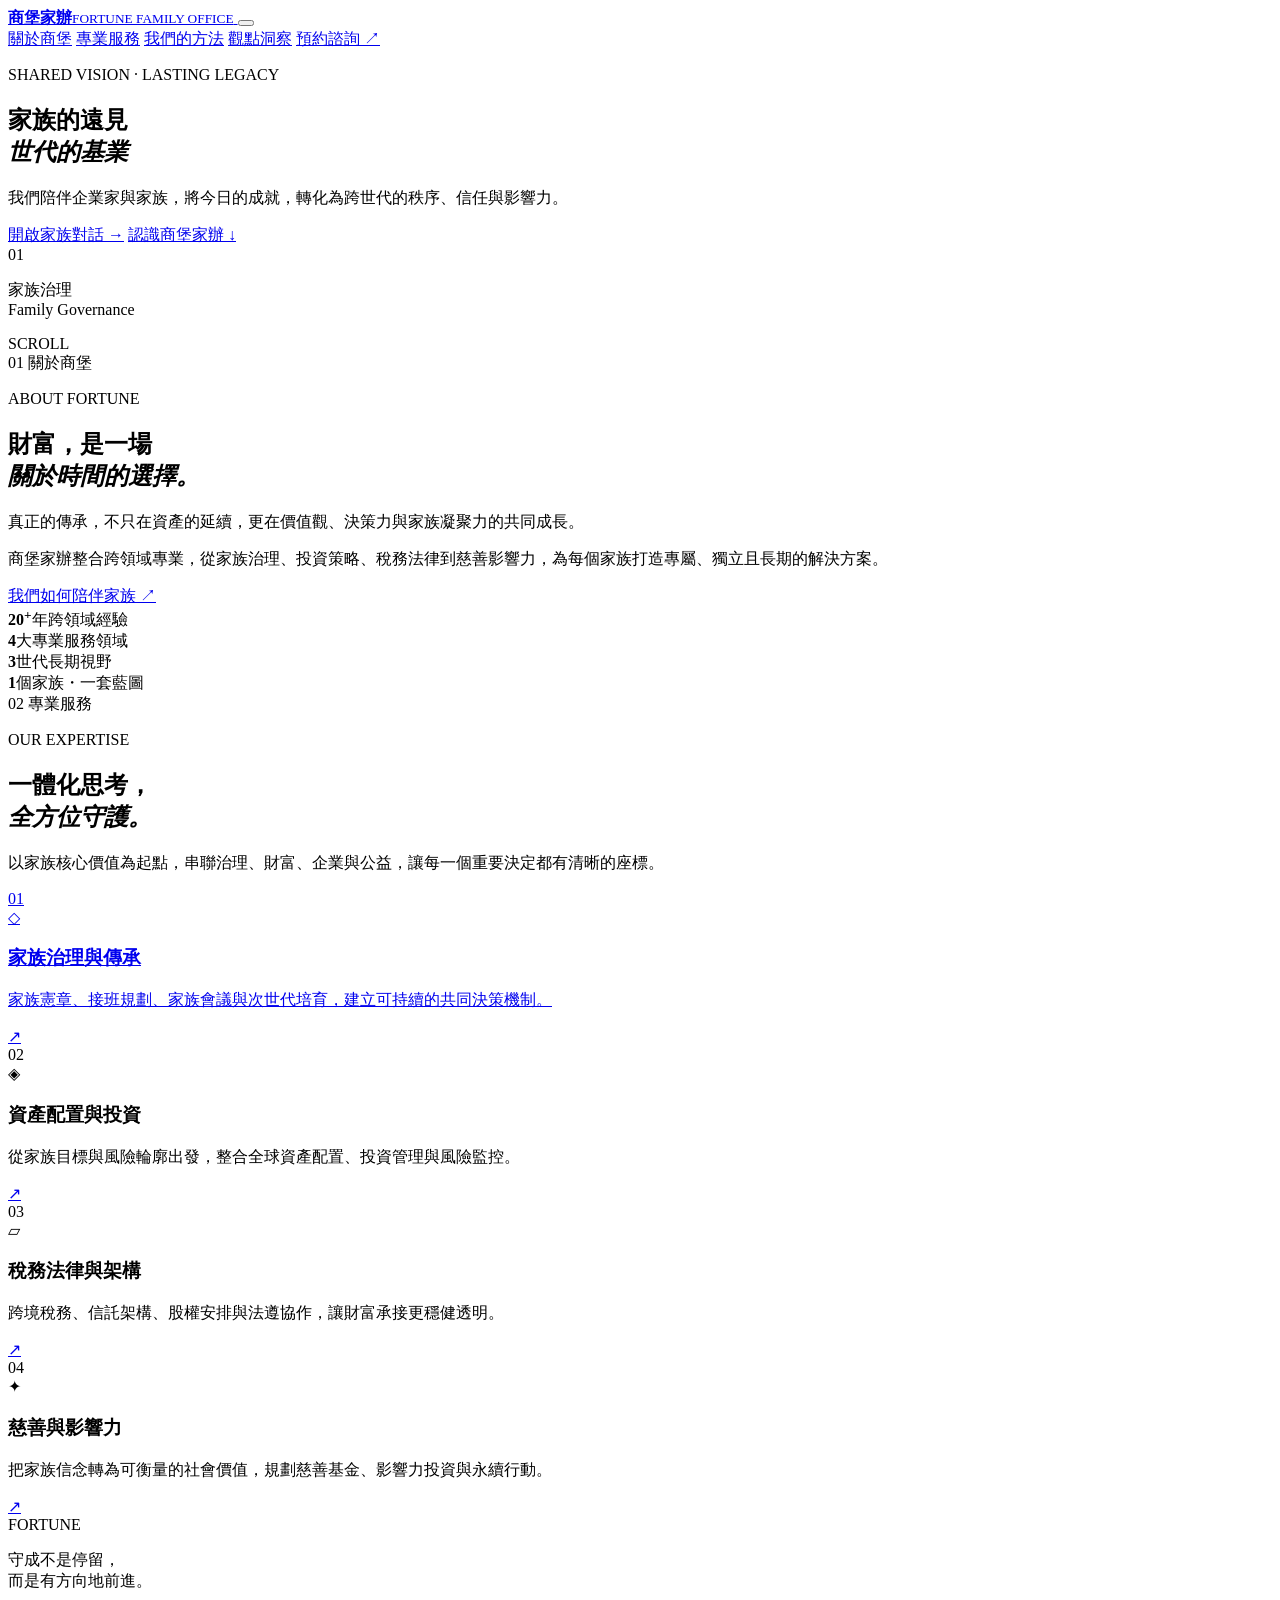
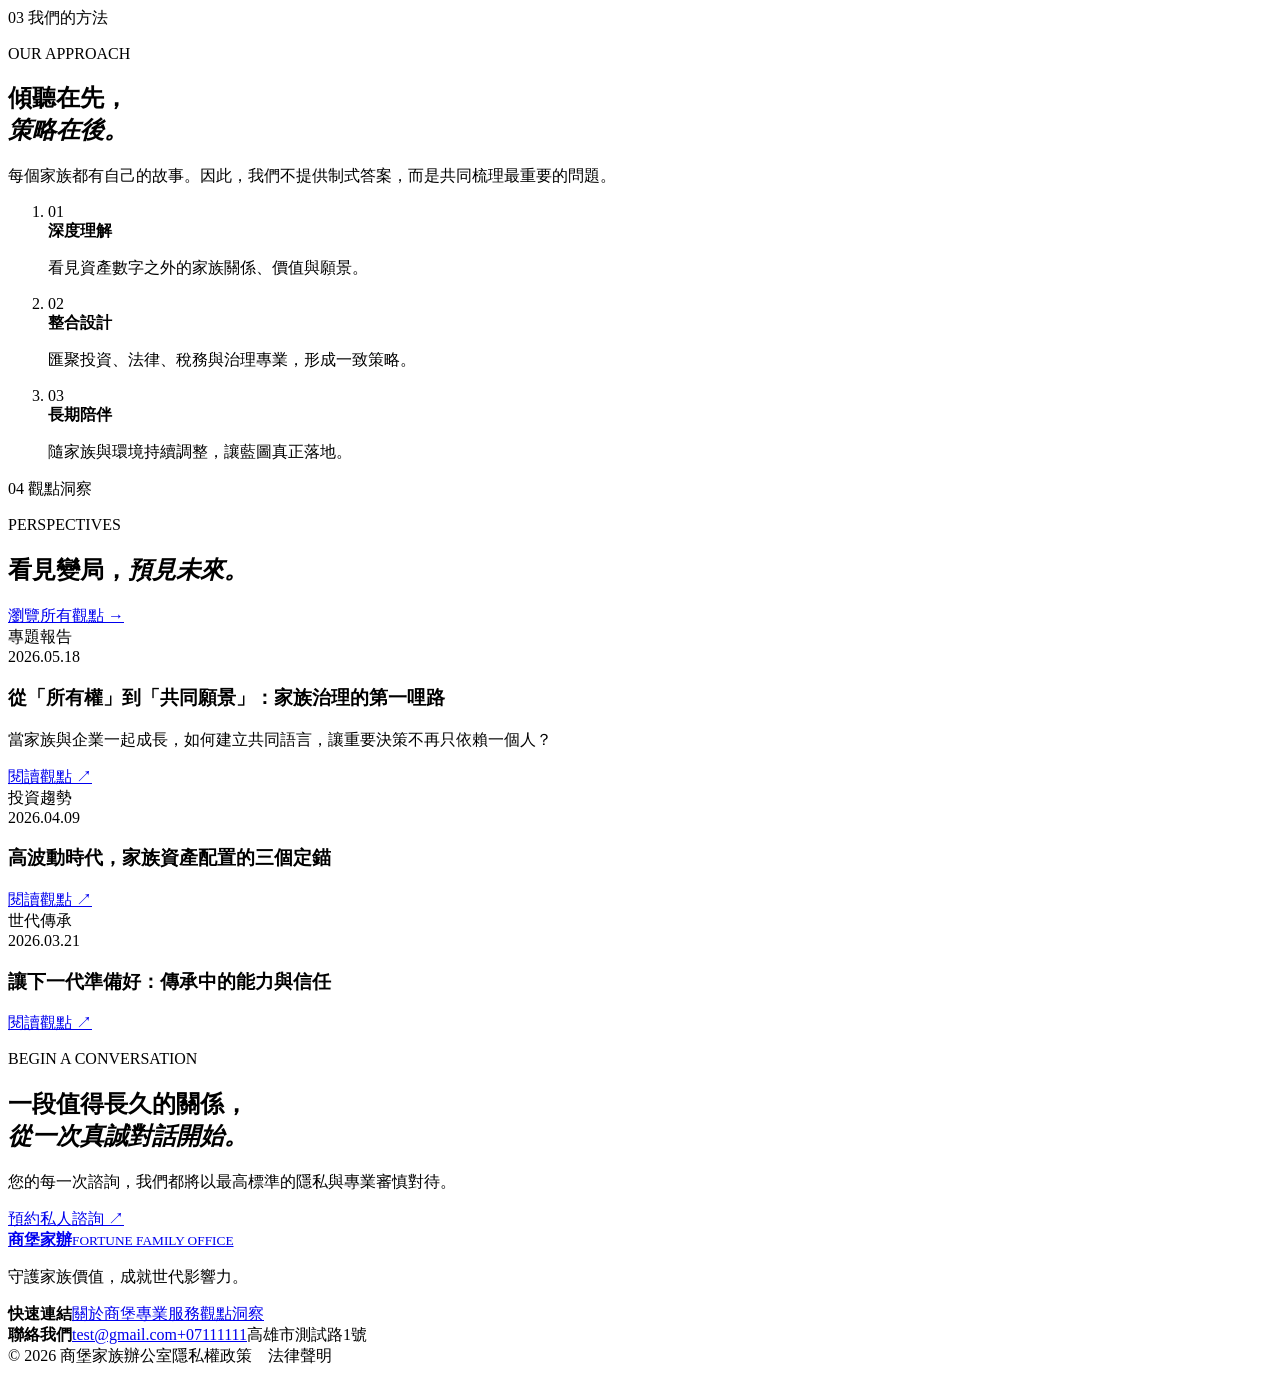
==== index.html @ b56f7e8a "Refresh article styles" ====
<!DOCTYPE html>
<html lang="zh-Hant">
<head>
  <meta charset="UTF-8">
  <meta name="viewport" content="width=device-width, initial-scale=1.0">
  <meta name="description" content="商堡家辦｜以家族治理、財富傳承、資產配置與企業永續，守護跨世代價值。">
  <title>商堡家辦｜家族的遠見，世代的基業</title>
  <link rel="preconnect" href="https://fonts.googleapis.com">
  <link rel="preconnect" href="https://fonts.gstatic.com" crossorigin>
  <link href="https://fonts.googleapis.com/css2?family=Noto+Sans+TC:wght@300;400;500;600;700&family=Noto+Serif+TC:wght@500;600;700&display=swap" rel="stylesheet">
  <link rel="stylesheet" href="styles.css?v=20260623-2">
</head>
<body>
  <header class="site-header" id="top">
    <a class="brand" href="#top" aria-label="商堡家辦首頁">
      <span class="brand-mark" aria-hidden="true"><i></i><i></i><i></i></span>
      <span><strong>商堡家辦</strong><small>FORTUNE FAMILY OFFICE</small></span>
    </a>
    <button class="menu-toggle" aria-label="開啟選單" aria-expanded="false"><span></span><span></span></button>
    <nav class="main-nav" aria-label="主要導覽">
      <a href="#about">關於商堡</a>
      <a href="#services">專業服務</a>
      <a href="#method">我們的方法</a>
      <a href="#insights">觀點洞察</a>
      <a class="nav-cta" href="#contact">預約諮詢 <span>↗</span></a>
    </nav>
  </header>

  <main>
    <section class="hero">
      <div class="hero-visual" aria-hidden="true"></div>
      <div class="hero-overlay"></div>
      <div class="hero-content reveal">
        <p class="eyebrow light">SHARED VISION · LASTING LEGACY</p>
        <h1>家族的遠見<br><em>世代的基業</em></h1>
        <p class="hero-copy">我們陪伴企業家與家族，將今日的成就，轉化為跨世代的秩序、信任與影響力。</p>
        <div class="hero-actions">
          <a class="btn btn-gold" href="#contact">開啟家族對話 <span>→</span></a>
          <a class="text-link" href="#about">認識商堡家辦 <span>↓</span></a>
        </div>
      </div>
      <div class="hero-note"><span>01</span><p>家族治理<br>Family Governance</p></div>
      <div class="scroll-hint">SCROLL <i></i></div>
    </section>

    <section class="intro section" id="about">
      <div class="section-label reveal"><span>01</span> 關於商堡</div>
      <div class="intro-grid">
        <div class="reveal">
          <p class="eyebrow">ABOUT FORTUNE</p>
          <h2>財富，是一場<br><em>關於時間的選擇。</em></h2>
        </div>
        <div class="intro-copy reveal">
          <p class="lead">真正的傳承，不只在資產的延續，更在價值觀、決策力與家族凝聚力的共同成長。</p>
          <p>商堡家辦整合跨領域專業，從家族治理、投資策略、稅務法律到慈善影響力，為每個家族打造專屬、獨立且長期的解決方案。</p>
          <a class="arrow-link" href="#method">我們如何陪伴家族 <span>↗</span></a>
        </div>
      </div>
      <div class="stats reveal">
        <div><strong>20<sup>+</sup></strong><span>年跨領域經驗</span></div>
        <div><strong>4</strong><span>大專業服務領域</span></div>
        <div><strong>3</strong><span>世代長期視野</span></div>
        <div><strong>1</strong><span>個家族・一套藍圖</span></div>
      </div>
    </section>

    <section class="services section" id="services">
      <div class="section-label light reveal"><span>02</span> 專業服務</div>
      <div class="services-head reveal">
        <div><p class="eyebrow light">OUR EXPERTISE</p><h2>一體化思考，<br><em>全方位守護。</em></h2></div>
        <p>以家族核心價值為起點，串聯治理、財富、企業與公益，讓每一個重要決定都有清晰的座標。</p>
      </div>
      <div class="service-list">
        <a class="service-card service-card-link reveal" href="family-governance.html" aria-label="閱讀家族治理與傳承專題"><span class="num">01</span><div class="icon">◇</div><h3>家族治理與傳承</h3><p>家族憲章、接班規劃、家族會議與次世代培育，建立可持續的共同決策機制。</p><span class="card-arrow" aria-hidden="true">↗</span></a>
        <article class="service-card reveal"><span class="num">02</span><div class="icon">◈</div><h3>資產配置與投資</h3><p>從家族目標與風險輪廓出發，整合全球資產配置、投資管理與風險監控。</p><a href="#contact" aria-label="了解資產配置與投資">↗</a></article>
        <article class="service-card reveal"><span class="num">03</span><div class="icon">▱</div><h3>稅務法律與架構</h3><p>跨境稅務、信託架構、股權安排與法遵協作，讓財富承接更穩健透明。</p><a href="#contact" aria-label="了解稅務法律與架構">↗</a></article>
        <article class="service-card reveal"><span class="num">04</span><div class="icon">✦</div><h3>慈善與影響力</h3><p>把家族信念轉為可衡量的社會價值，規劃慈善基金、影響力投資與永續行動。</p><a href="#contact" aria-label="了解慈善與影響力">↗</a></article>
      </div>
    </section>

    <section class="method section" id="method">
      <div class="method-image reveal"><div class="image-caption"><span>FORTUNE</span><p>守成不是停留，<br>而是有方向地前進。</p></div></div>
      <div class="method-content reveal">
        <div class="section-label"><span>03</span> 我們的方法</div>
        <p class="eyebrow">OUR APPROACH</p>
        <h2>傾聽在先，<br><em>策略在後。</em></h2>
        <p class="lead">每個家族都有自己的故事。因此，我們不提供制式答案，而是共同梳理最重要的問題。</p>
        <ol>
          <li><span>01</span><div><strong>深度理解</strong><p>看見資產數字之外的家族關係、價值與願景。</p></div></li>
          <li><span>02</span><div><strong>整合設計</strong><p>匯聚投資、法律、稅務與治理專業，形成一致策略。</p></div></li>
          <li><span>03</span><div><strong>長期陪伴</strong><p>隨家族與環境持續調整，讓藍圖真正落地。</p></div></li>
        </ol>
      </div>
    </section>

    <section class="insights section" id="insights">
      <div class="section-label reveal"><span>04</span> 觀點洞察</div>
      <div class="insights-head reveal"><div><p class="eyebrow">PERSPECTIVES</p><h2>看見變局，<em>預見未來。</em></h2></div><a class="arrow-link" href="#insights">瀏覽所有觀點 <span>→</span></a></div>
      <div class="article-grid">
        <article class="feature-article reveal"><div class="article-image image-one"><span>專題報告</span></div><div><time>2026.05.18</time><h3>從「所有權」到「共同願景」：家族治理的第一哩路</h3><p>當家族與企業一起成長，如何建立共同語言，讓重要決策不再只依賴一個人？</p><a href="#contact">閱讀觀點 ↗</a></div></article>
        <article class="article reveal"><div class="article-image image-two"><span>投資趨勢</span></div><time>2026.04.09</time><h3>高波動時代，家族資產配置的三個定錨</h3><a href="#contact">閱讀觀點 ↗</a></article>
        <article class="article reveal"><div class="article-image image-three"><span>世代傳承</span></div><time>2026.03.21</time><h3>讓下一代準備好：傳承中的能力與信任</h3><a href="#contact">閱讀觀點 ↗</a></article>
      </div>
    </section>

    <section class="contact" id="contact">
      <div class="contact-inner reveal">
        <p class="eyebrow light">BEGIN A CONVERSATION</p>
        <h2>一段值得長久的關係，<br><em>從一次真誠對話開始。</em></h2>
        <p>您的每一次諮詢，我們都將以最高標準的隱私與專業審慎對待。</p>
        <a class="btn btn-gold" href="https://mail.google.com/mail/?view=cm&amp;fs=1&amp;to=tylin%40nkust.edu.tw" target="_blank" rel="noopener noreferrer">預約私人諮詢 <span>↗</span></a>
      </div>
    </section>
  </main>

  <footer>
    <div class="footer-brand"><a class="brand" href="#top"><span class="brand-mark"><i></i><i></i><i></i></span><span><strong>商堡家辦</strong><small>FORTUNE FAMILY OFFICE</small></span></a><p>守護家族價值，成就世代影響力。</p></div>
    <div><strong>快速連結</strong><a href="#about">關於商堡</a><a href="#services">專業服務</a><a href="#insights">觀點洞察</a></div>
    <div><strong>聯絡我們</strong><a href="mailto:test@gmail.com">test@gmail.com</a><a href="tel:+07111111">+07111111</a><span>高雄市測試路1號</span></div>
    <div class="footer-bottom"><span>© 2026 商堡家族辦公室</span><span>隱私權政策　法律聲明</span></div>
  </footer>
  <script src="script.js"></script>
</body>
</html>
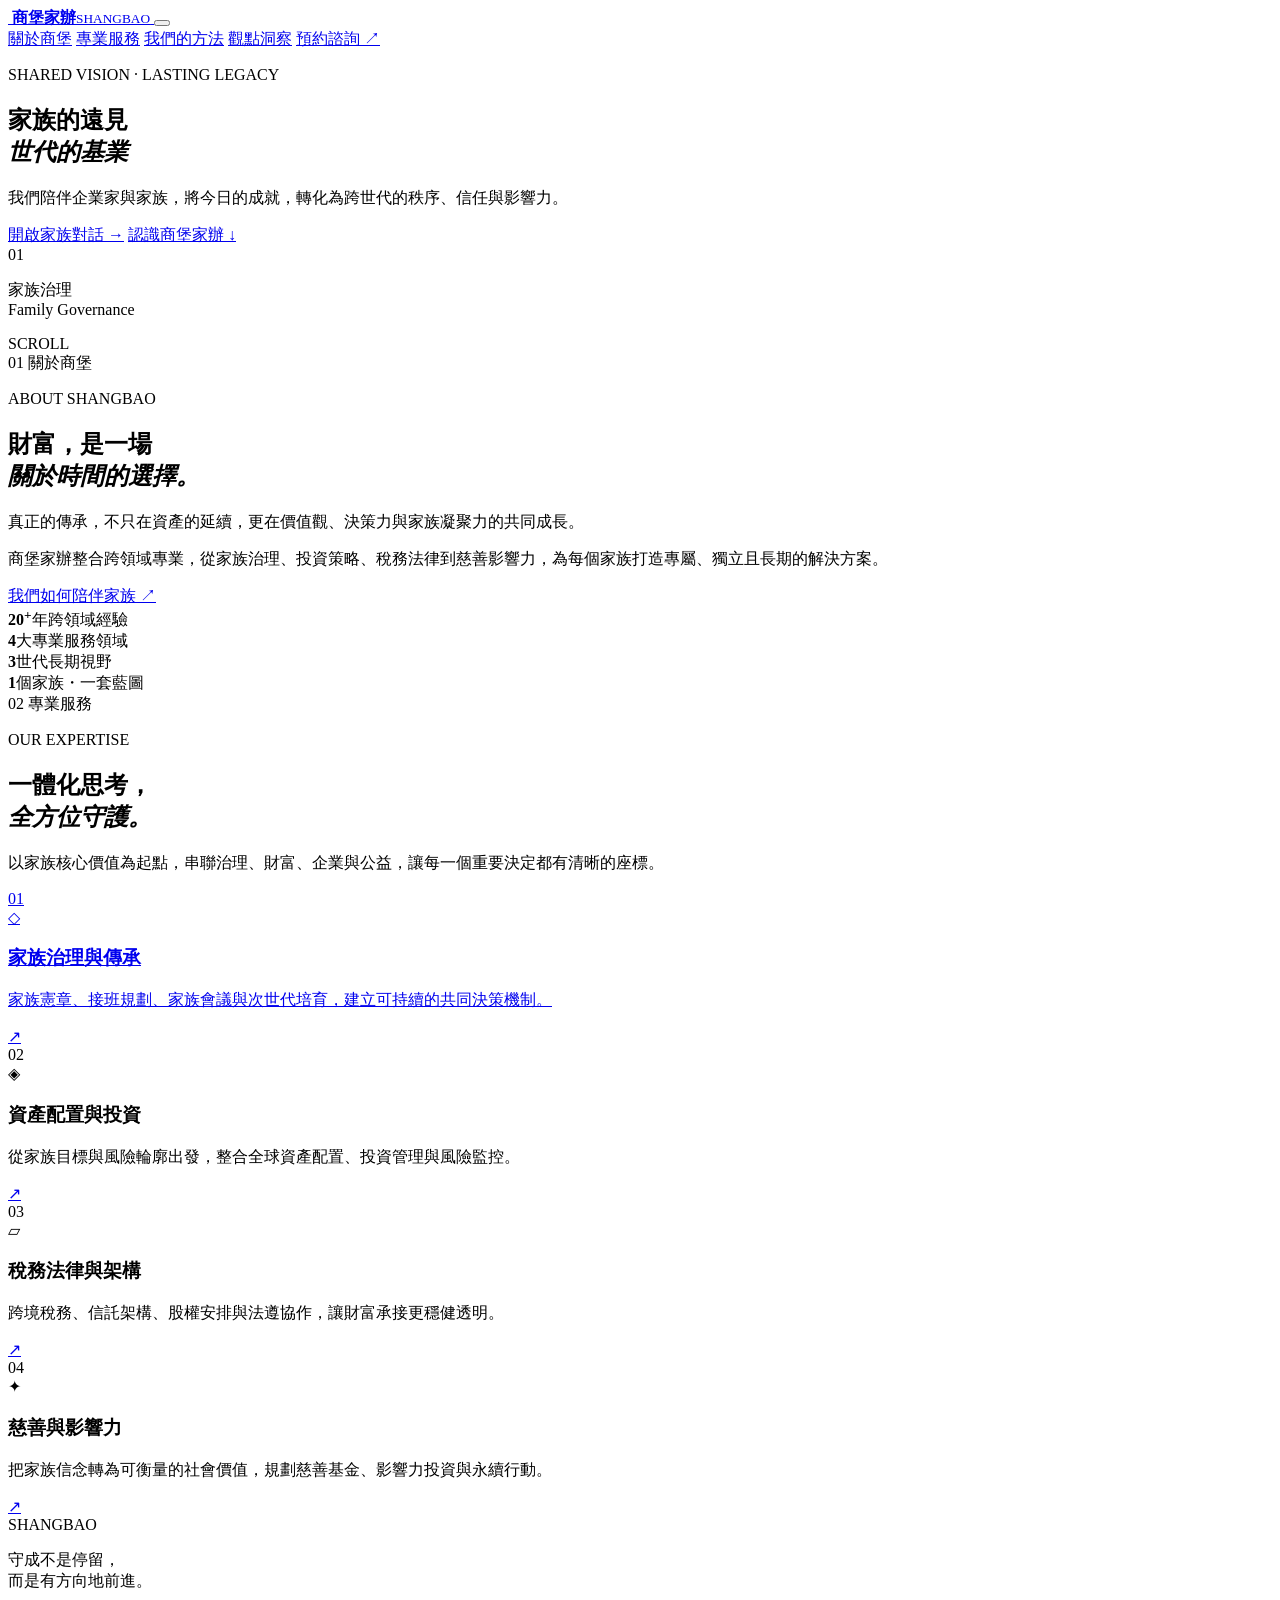
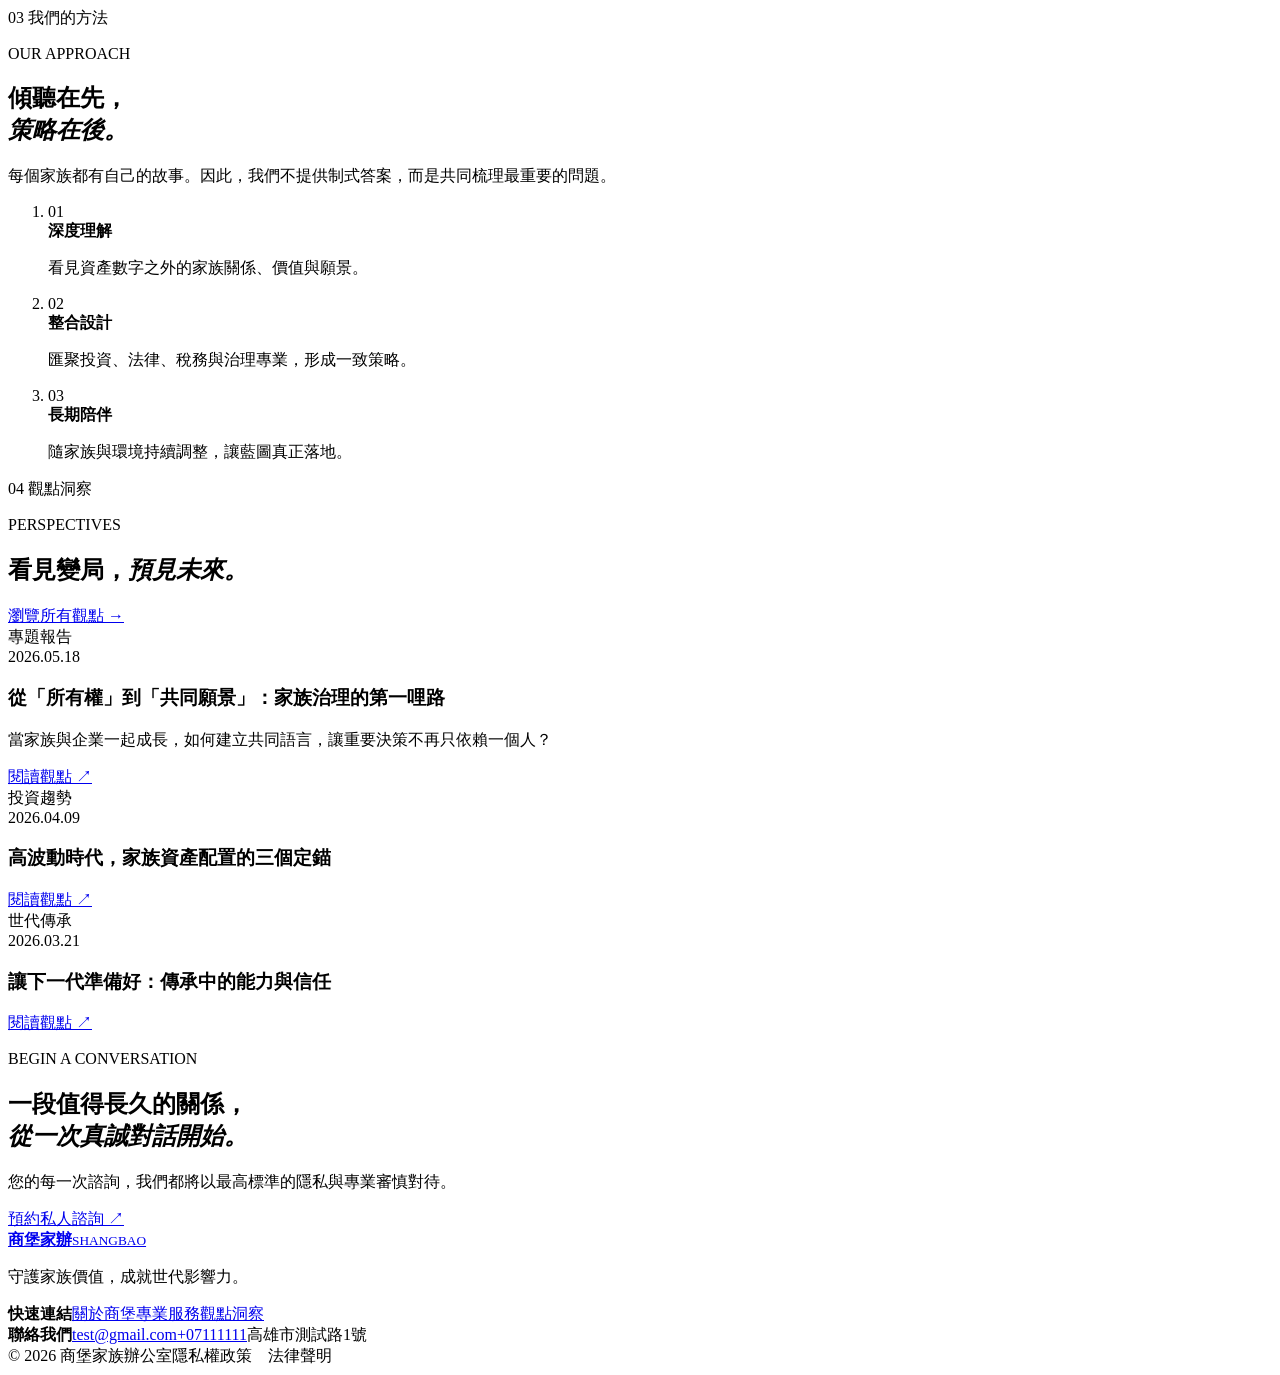
==== commit 5fce8d21: "Update index.html" ====
--- a/index.html
+++ b/index.html
@@ -8,13 +8,13 @@
   <link rel="preconnect" href="https://fonts.googleapis.com">
   <link rel="preconnect" href="https://fonts.gstatic.com" crossorigin>
   <link href="https://fonts.googleapis.com/css2?family=Noto+Sans+TC:wght@300;400;500;600;700&family=Noto+Serif+TC:wght@500;600;700&display=swap" rel="stylesheet">
-  <link rel="stylesheet" href="styles.css?v=20260623-2">
+  <link rel="stylesheet" href="styles.css?v=20260625-1">
 </head>
 <body>
   <header class="site-header" id="top">
     <a class="brand" href="#top" aria-label="商堡家辦首頁">
-      <span class="brand-mark" aria-hidden="true"><i></i><i></i><i></i></span>
-      <span><strong>商堡家辦</strong><small>FORTUNE FAMILY OFFICE</small></span>
+      <span class="brand-mark" aria-hidden="true"><img class="brand-logo" src="商堡_LOGO-06.jpg" alt=""></span>
+      <span><strong>商堡家辦</strong><small>SHANGBAO</small></span>
     </a>
     <button class="menu-toggle" aria-label="開啟選單" aria-expanded="false"><span></span><span></span></button>
     <nav class="main-nav" aria-label="主要導覽">
@@ -47,7 +47,7 @@
       <div class="section-label reveal"><span>01</span> 關於商堡</div>
       <div class="intro-grid">
         <div class="reveal">
-          <p class="eyebrow">ABOUT FORTUNE</p>
+          <p class="eyebrow">ABOUT SHANGBAO</p>
           <h2>財富，是一場<br><em>關於時間的選擇。</em></h2>
         </div>
         <div class="intro-copy reveal">
@@ -79,7 +79,7 @@
     </section>
 
     <section class="method section" id="method">
-      <div class="method-image reveal"><div class="image-caption"><span>FORTUNE</span><p>守成不是停留，<br>而是有方向地前進。</p></div></div>
+      <div class="method-image reveal"><div class="image-caption"><span>SHANGBAO</span><p>守成不是停留，<br>而是有方向地前進。</p></div></div>
       <div class="method-content reveal">
         <div class="section-label"><span>03</span> 我們的方法</div>
         <p class="eyebrow">OUR APPROACH</p>
@@ -114,7 +114,7 @@
   </main>
 
   <footer>
-    <div class="footer-brand"><a class="brand" href="#top"><span class="brand-mark"><i></i><i></i><i></i></span><span><strong>商堡家辦</strong><small>FORTUNE FAMILY OFFICE</small></span></a><p>守護家族價值，成就世代影響力。</p></div>
+    <div class="footer-brand"><a class="brand" href="#top"><span class="brand-mark"><img class="brand-logo" src="商堡_LOGO-06.jpg" alt=""></span><span><strong>商堡家辦</strong><small>SHANGBAO</small></span></a><p>守護家族價值，成就世代影響力。</p></div>
     <div><strong>快速連結</strong><a href="#about">關於商堡</a><a href="#services">專業服務</a><a href="#insights">觀點洞察</a></div>
     <div><strong>聯絡我們</strong><a href="mailto:test@gmail.com">test@gmail.com</a><a href="tel:+07111111">+07111111</a><span>高雄市測試路1號</span></div>
     <div class="footer-bottom"><span>© 2026 商堡家族辦公室</span><span>隱私權政策　法律聲明</span></div>
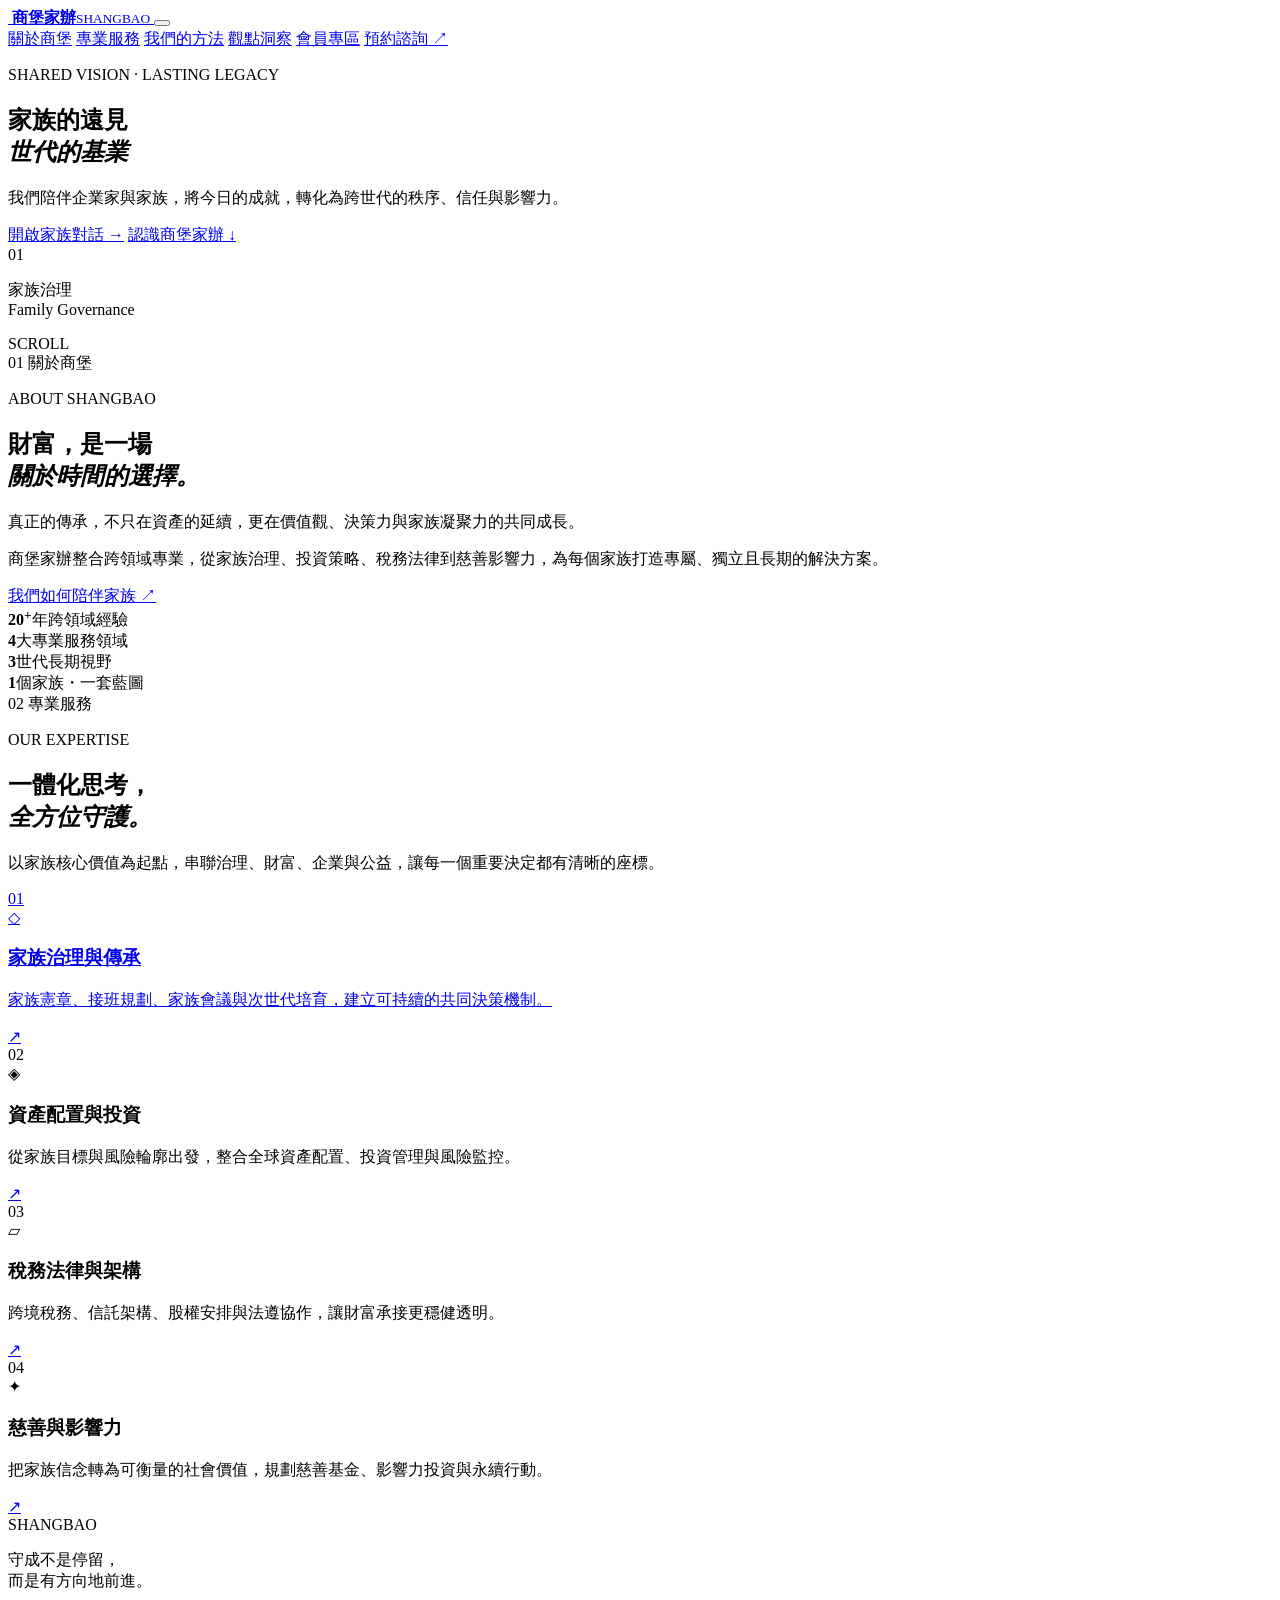
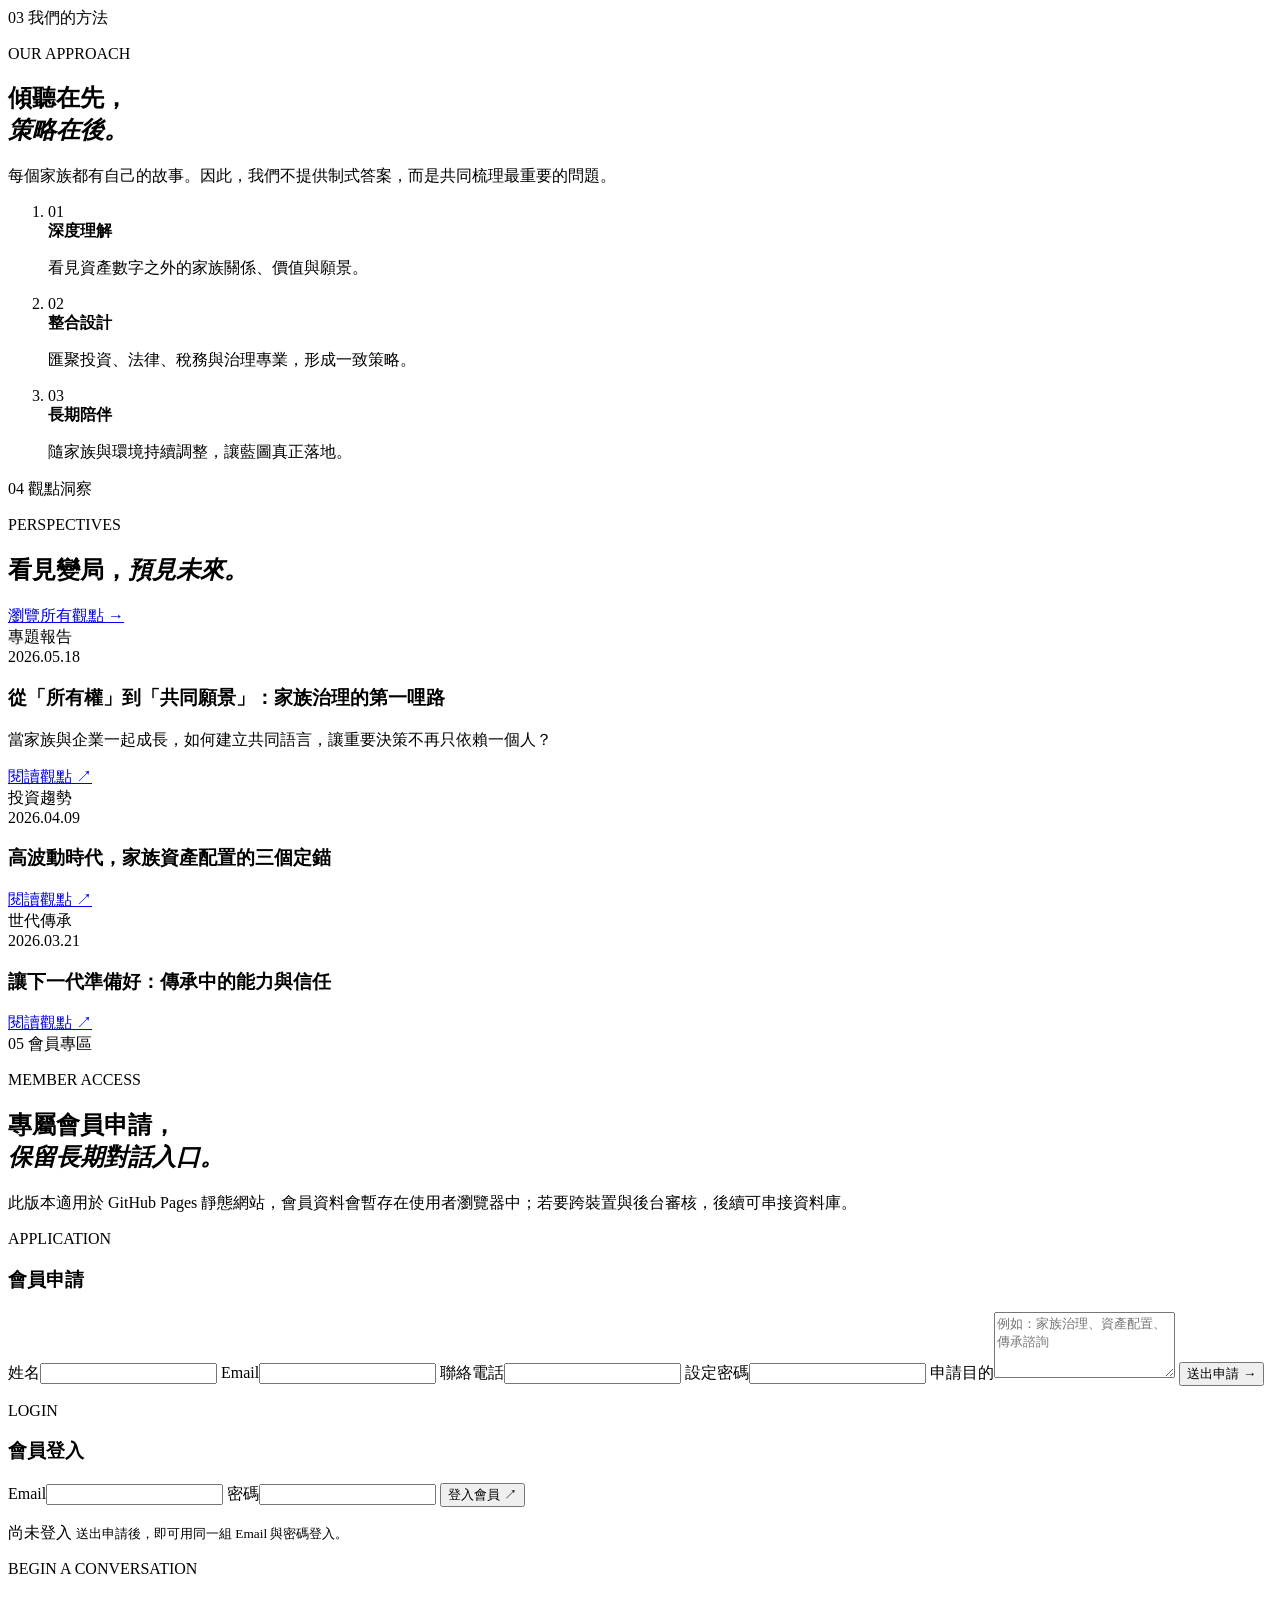
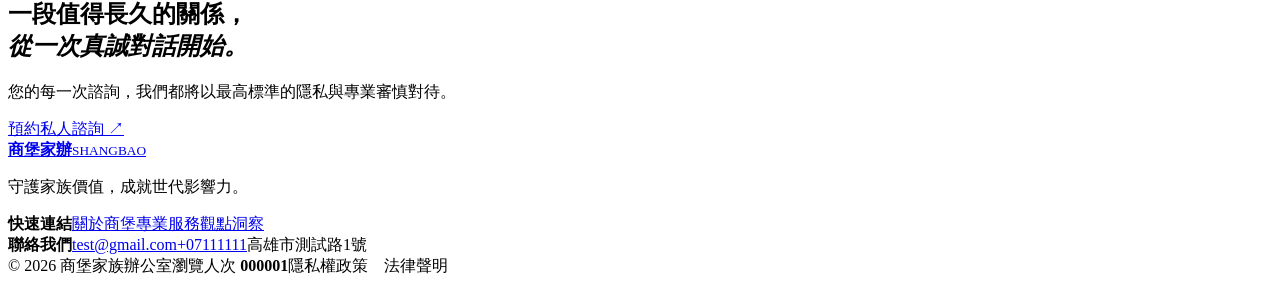
==== commit 287c5d72: "Add member area and visit counter" ====
--- a/index.html
+++ b/index.html
@@ -8,7 +8,7 @@
   <link rel="preconnect" href="https://fonts.googleapis.com">
   <link rel="preconnect" href="https://fonts.gstatic.com" crossorigin>
   <link href="https://fonts.googleapis.com/css2?family=Noto+Sans+TC:wght@300;400;500;600;700&family=Noto+Serif+TC:wght@500;600;700&display=swap" rel="stylesheet">
-  <link rel="stylesheet" href="styles.css?v=20260625-1">
+  <link rel="stylesheet" href="styles.css?v=20260625-2">
 </head>
 <body>
   <header class="site-header" id="top">
@@ -22,6 +22,7 @@
       <a href="#services">專業服務</a>
       <a href="#method">我們的方法</a>
       <a href="#insights">觀點洞察</a>
+      <a href="#member">會員專區</a>
       <a class="nav-cta" href="#contact">預約諮詢 <span>↗</span></a>
     </nav>
   </header>
@@ -103,6 +104,42 @@
       </div>
     </section>
 
+    <section class="member section" id="member">
+      <div class="section-label reveal"><span>05</span> 會員專區</div>
+      <div class="member-head reveal">
+        <div>
+          <p class="eyebrow">MEMBER ACCESS</p>
+          <h2>專屬會員申請，<br><em>保留長期對話入口。</em></h2>
+        </div>
+        <p>此版本適用於 GitHub Pages 靜態網站，會員資料會暫存在使用者瀏覽器中；若要跨裝置與後台審核，後續可串接資料庫。</p>
+      </div>
+      <div class="member-grid">
+        <form class="member-panel reveal" id="memberApplyForm">
+          <span class="panel-kicker">APPLICATION</span>
+          <h3>會員申請</h3>
+          <label>姓名<input type="text" name="name" autocomplete="name" required></label>
+          <label>Email<input type="email" name="email" autocomplete="email" required></label>
+          <label>聯絡電話<input type="tel" name="phone" autocomplete="tel"></label>
+          <label>設定密碼<input type="password" name="password" autocomplete="new-password" minlength="6" required></label>
+          <label>申請目的<textarea name="purpose" rows="4" placeholder="例如：家族治理、資產配置、傳承諮詢"></textarea></label>
+          <button class="btn btn-gold" type="submit">送出申請 <span>→</span></button>
+          <p class="form-message" id="applyMessage" role="status"></p>
+        </form>
+        <form class="member-panel reveal" id="memberLoginForm">
+          <span class="panel-kicker">LOGIN</span>
+          <h3>會員登入</h3>
+          <label>Email<input type="email" name="email" autocomplete="email" required></label>
+          <label>密碼<input type="password" name="password" autocomplete="current-password" required></label>
+          <button class="btn btn-outline" type="submit">登入會員 <span>↗</span></button>
+          <p class="form-message" id="loginMessage" role="status"></p>
+          <div class="member-status" id="memberStatus">
+            <span>尚未登入</span>
+            <small>送出申請後，即可用同一組 Email 與密碼登入。</small>
+          </div>
+        </form>
+      </div>
+    </section>
+
     <section class="contact" id="contact">
       <div class="contact-inner reveal">
         <p class="eyebrow light">BEGIN A CONVERSATION</p>
@@ -117,7 +154,7 @@
     <div class="footer-brand"><a class="brand" href="#top"><span class="brand-mark"><img class="brand-logo" src="商堡_LOGO-06.jpg" alt=""></span><span><strong>商堡家辦</strong><small>SHANGBAO</small></span></a><p>守護家族價值，成就世代影響力。</p></div>
     <div><strong>快速連結</strong><a href="#about">關於商堡</a><a href="#services">專業服務</a><a href="#insights">觀點洞察</a></div>
     <div><strong>聯絡我們</strong><a href="mailto:test@gmail.com">test@gmail.com</a><a href="tel:+07111111">+07111111</a><span>高雄市測試路1號</span></div>
-    <div class="footer-bottom"><span>© 2026 商堡家族辦公室</span><span>隱私權政策　法律聲明</span></div>
+    <div class="footer-bottom"><span>© 2026 商堡家族辦公室</span><span class="visit-counter">瀏覽人次 <strong id="visitCount">000001</strong></span><span>隱私權政策　法律聲明</span></div>
   </footer>
   <script src="script.js"></script>
 </body>
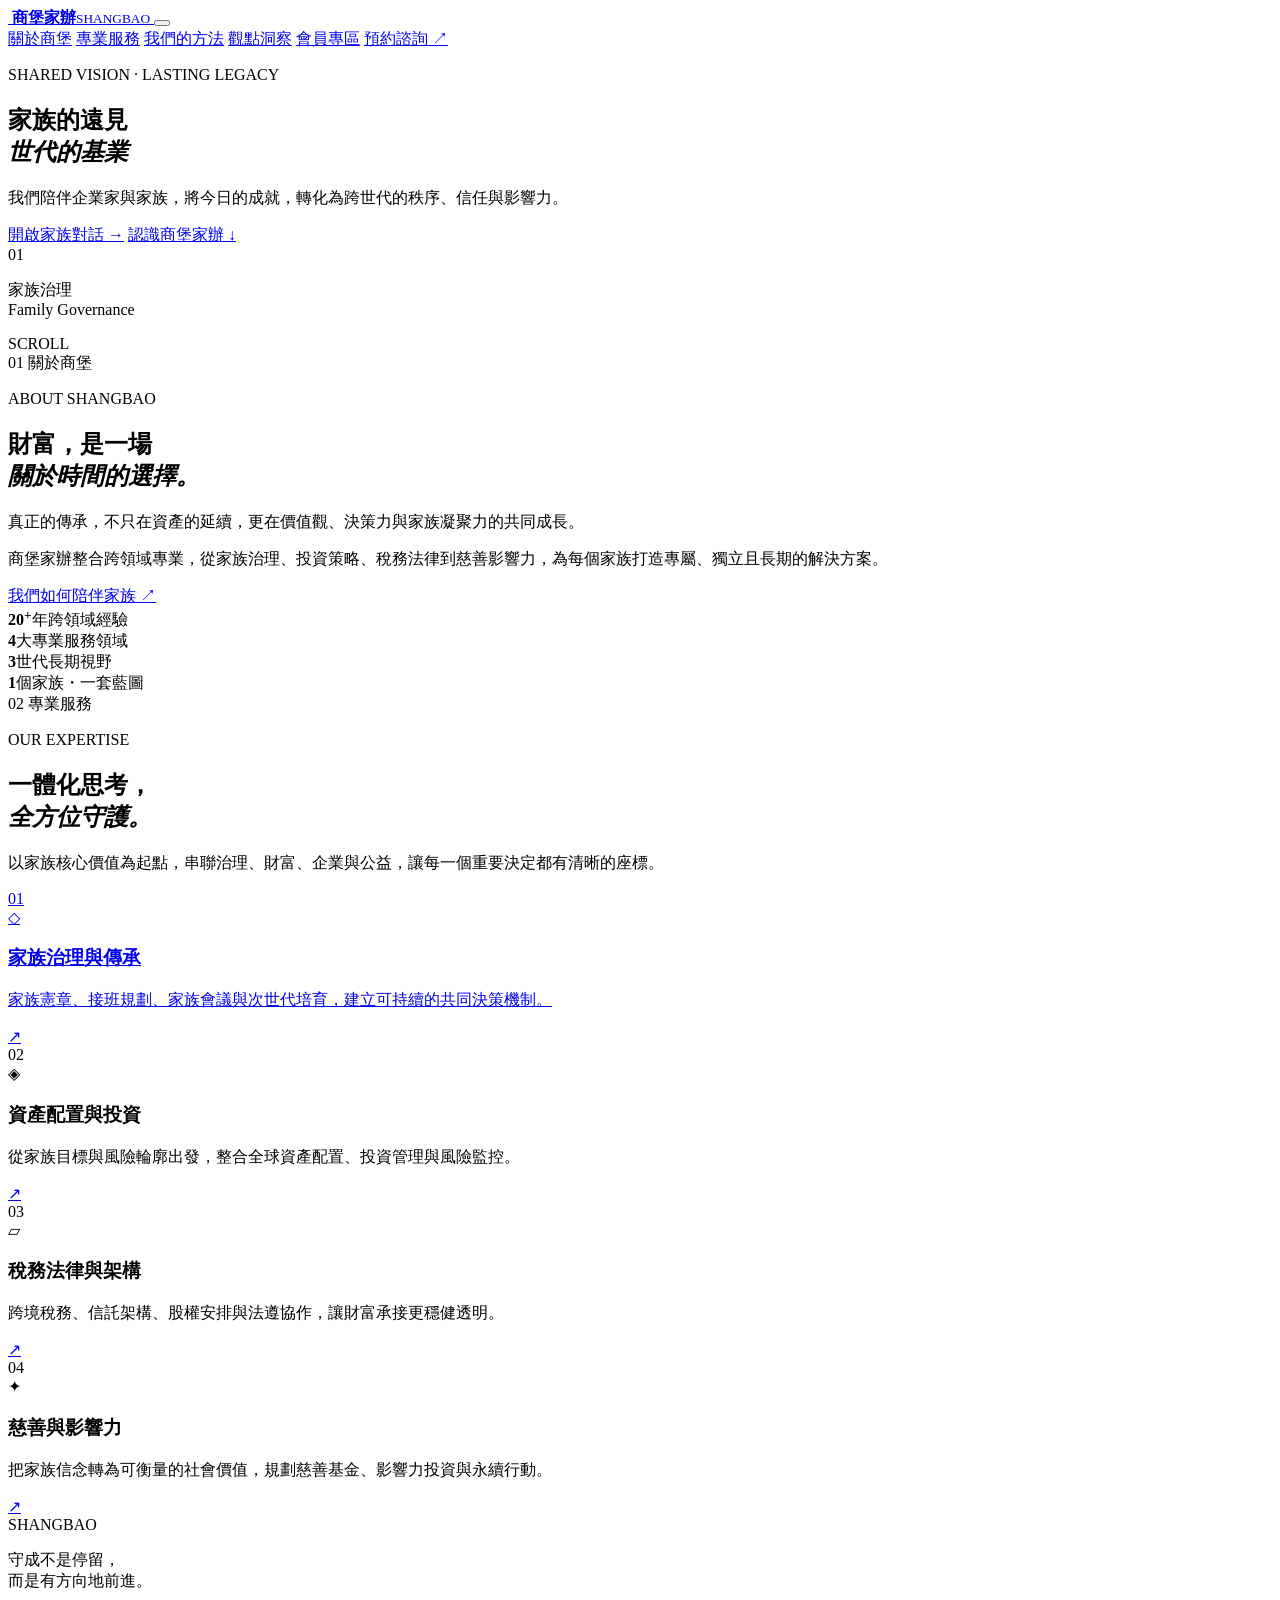
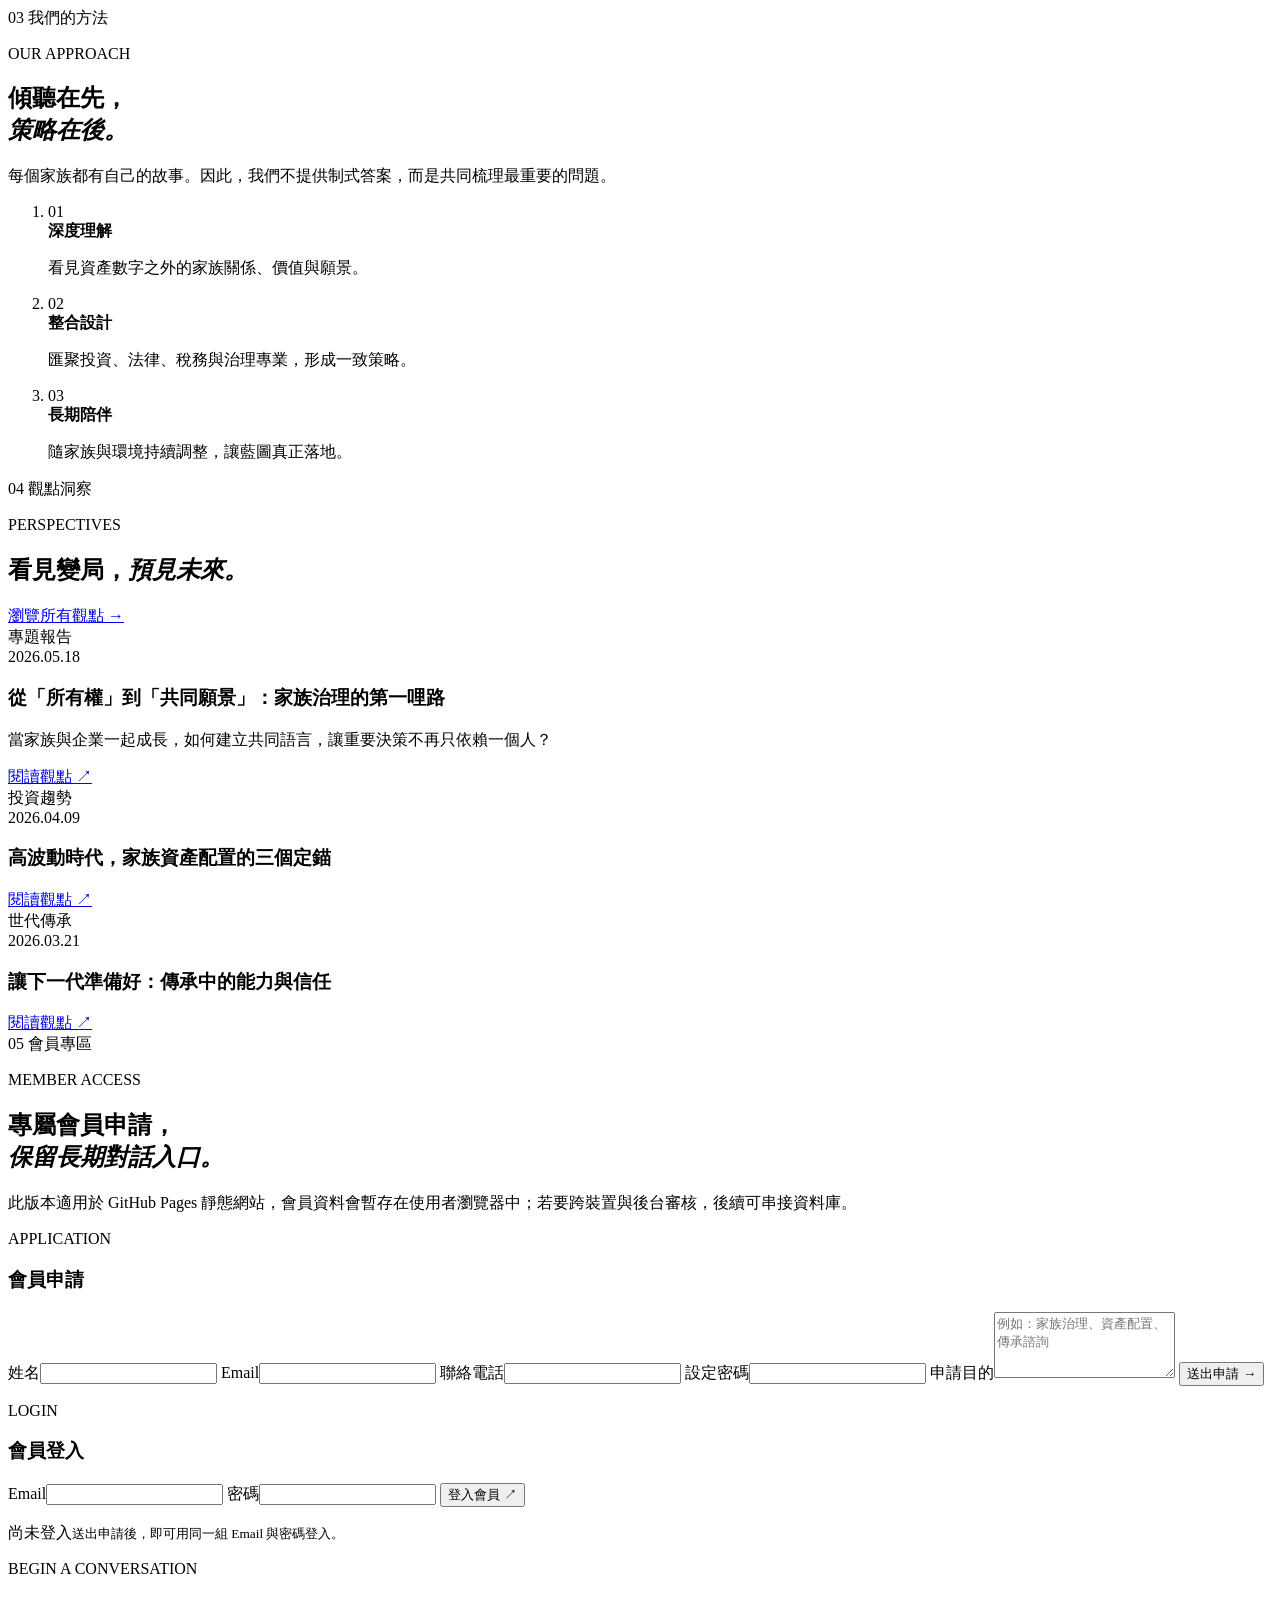
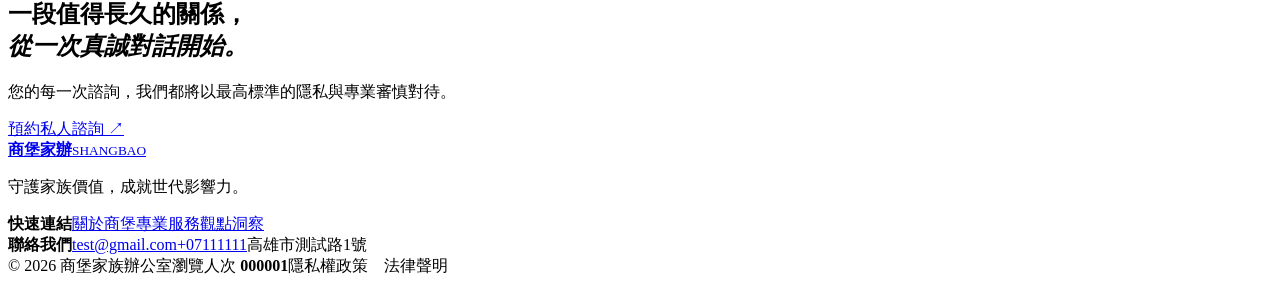
==== commit 70b14cdd: "Refresh member script version" ====
--- a/index.html
+++ b/index.html
@@ -156,6 +156,6 @@
     <div><strong>聯絡我們</strong><a href="mailto:test@gmail.com">test@gmail.com</a><a href="tel:+07111111">+07111111</a><span>高雄市測試路1號</span></div>
     <div class="footer-bottom"><span>© 2026 商堡家族辦公室</span><span class="visit-counter">瀏覽人次 <strong id="visitCount">000001</strong></span><span>隱私權政策　法律聲明</span></div>
   </footer>
-  <script src="script.js"></script>
+  <script src="script.js?v=20260625-2"></script>
 </body>
 </html>
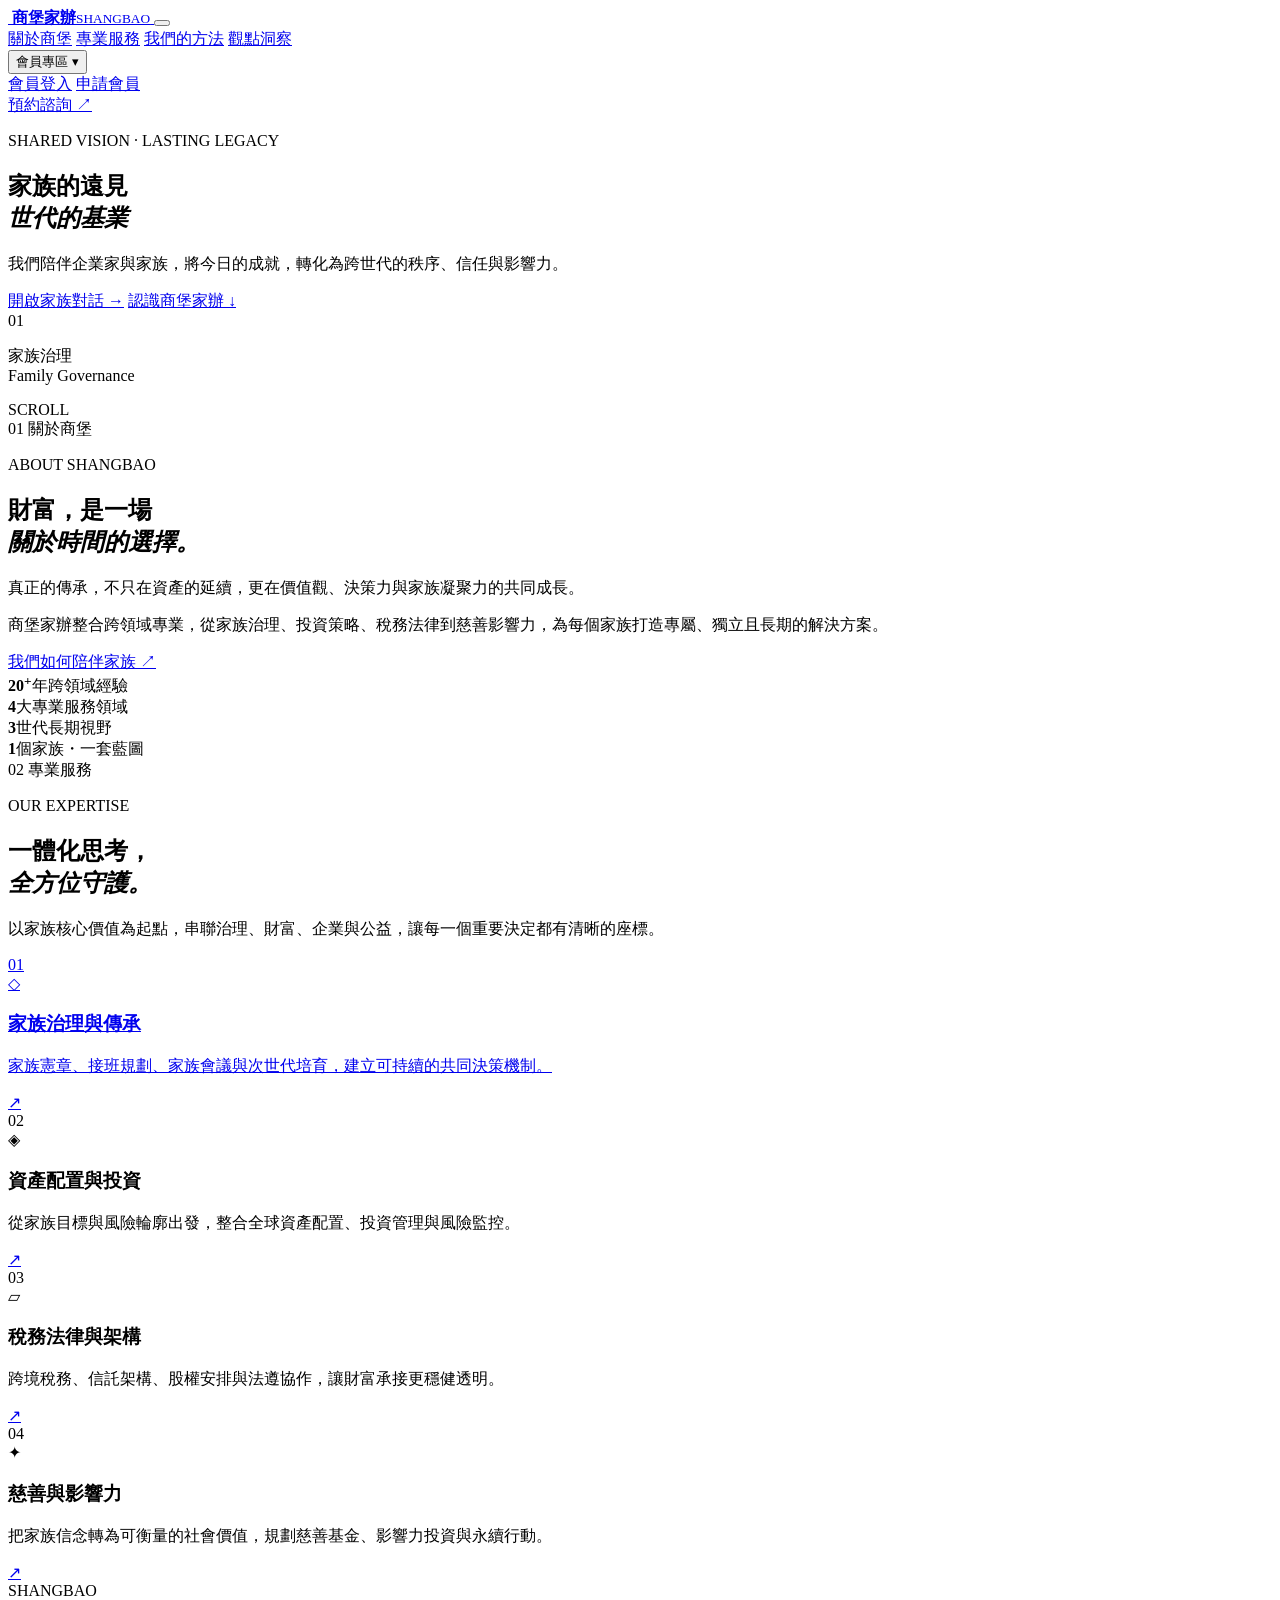
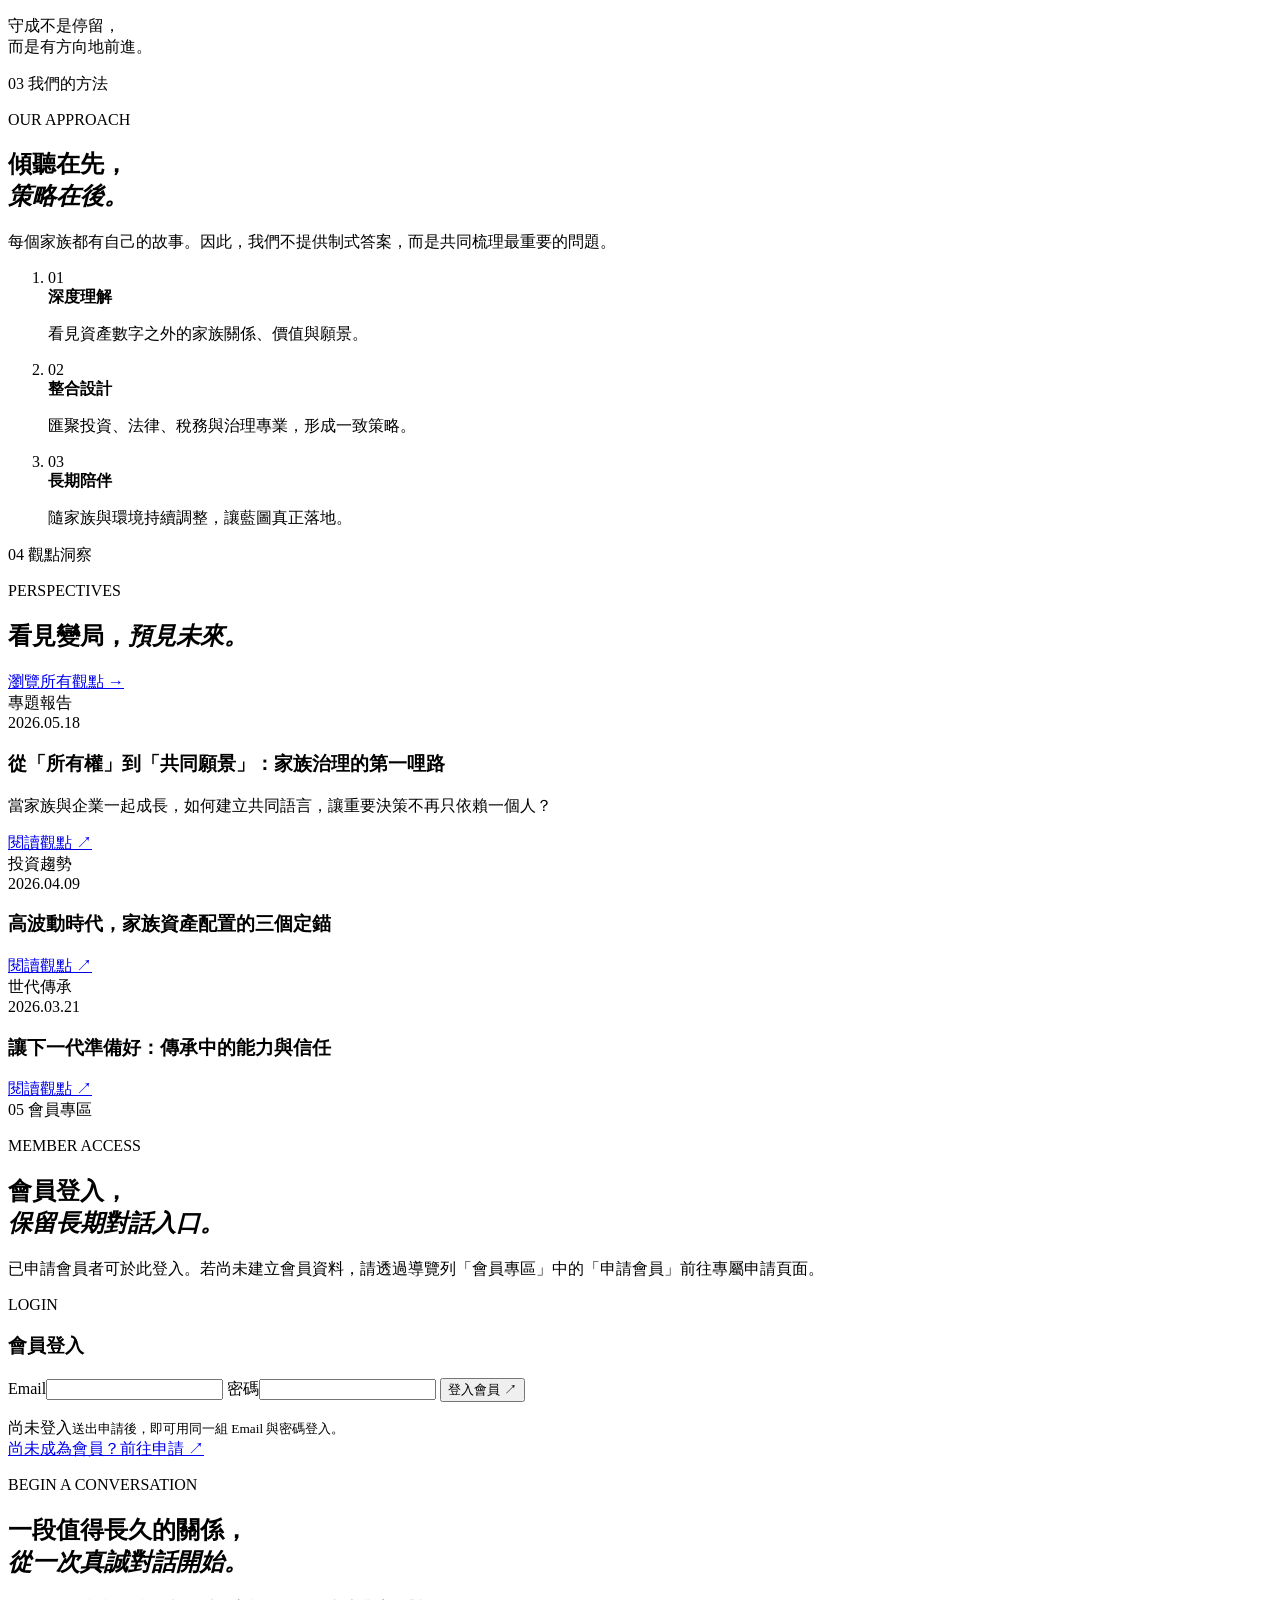
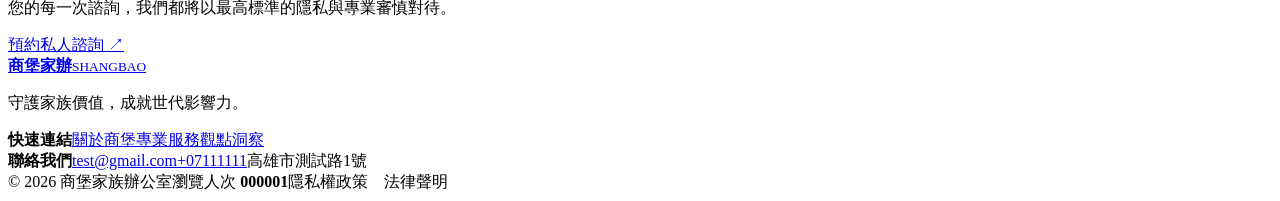
==== commit 1650eb4b: "Update member dropdown navigation" ====
--- a/index.html
+++ b/index.html
@@ -8,7 +8,7 @@
   <link rel="preconnect" href="https://fonts.googleapis.com">
   <link rel="preconnect" href="https://fonts.gstatic.com" crossorigin>
   <link href="https://fonts.googleapis.com/css2?family=Noto+Sans+TC:wght@300;400;500;600;700&family=Noto+Serif+TC:wght@500;600;700&display=swap" rel="stylesheet">
-  <link rel="stylesheet" href="styles.css?v=20260625-2">
+  <link rel="stylesheet" href="styles.css?v=20260625-3">
 </head>
 <body>
   <header class="site-header" id="top">
@@ -22,7 +22,13 @@
       <a href="#services">專業服務</a>
       <a href="#method">我們的方法</a>
       <a href="#insights">觀點洞察</a>
-      <a href="#member">會員專區</a>
+      <div class="nav-dropdown">
+        <button class="nav-dropdown-toggle" type="button" aria-expanded="false">會員專區 <span>▾</span></button>
+        <div class="nav-dropdown-menu">
+          <a href="#member">會員登入</a>
+          <a href="member-apply.html">申請會員</a>
+        </div>
+      </div>
       <a class="nav-cta" href="#contact">預約諮詢 <span>↗</span></a>
     </nav>
   </header>
@@ -109,22 +115,11 @@
       <div class="member-head reveal">
         <div>
           <p class="eyebrow">MEMBER ACCESS</p>
-          <h2>專屬會員申請，<br><em>保留長期對話入口。</em></h2>
+          <h2>會員登入，<br><em>保留長期對話入口。</em></h2>
         </div>
-        <p>此版本適用於 GitHub Pages 靜態網站，會員資料會暫存在使用者瀏覽器中；若要跨裝置與後台審核，後續可串接資料庫。</p>
+        <p>已申請會員者可於此登入。若尚未建立會員資料，請透過導覽列「會員專區」中的「申請會員」前往專屬申請頁面。</p>
       </div>
-      <div class="member-grid">
-        <form class="member-panel reveal" id="memberApplyForm">
-          <span class="panel-kicker">APPLICATION</span>
-          <h3>會員申請</h3>
-          <label>姓名<input type="text" name="name" autocomplete="name" required></label>
-          <label>Email<input type="email" name="email" autocomplete="email" required></label>
-          <label>聯絡電話<input type="tel" name="phone" autocomplete="tel"></label>
-          <label>設定密碼<input type="password" name="password" autocomplete="new-password" minlength="6" required></label>
-          <label>申請目的<textarea name="purpose" rows="4" placeholder="例如：家族治理、資產配置、傳承諮詢"></textarea></label>
-          <button class="btn btn-gold" type="submit">送出申請 <span>→</span></button>
-          <p class="form-message" id="applyMessage" role="status"></p>
-        </form>
+      <div class="member-grid member-grid-single">
         <form class="member-panel reveal" id="memberLoginForm">
           <span class="panel-kicker">LOGIN</span>
           <h3>會員登入</h3>
@@ -136,6 +131,7 @@
             <span>尚未登入</span>
             <small>送出申請後，即可用同一組 Email 與密碼登入。</small>
           </div>
+          <a class="member-apply-link" href="member-apply.html">尚未成為會員？前往申請 <span>↗</span></a>
         </form>
       </div>
     </section>
@@ -156,6 +152,6 @@
     <div><strong>聯絡我們</strong><a href="mailto:test@gmail.com">test@gmail.com</a><a href="tel:+07111111">+07111111</a><span>高雄市測試路1號</span></div>
     <div class="footer-bottom"><span>© 2026 商堡家族辦公室</span><span class="visit-counter">瀏覽人次 <strong id="visitCount">000001</strong></span><span>隱私權政策　法律聲明</span></div>
   </footer>
-  <script src="script.js?v=20260625-2"></script>
+  <script src="script.js?v=20260625-3"></script>
 </body>
 </html>
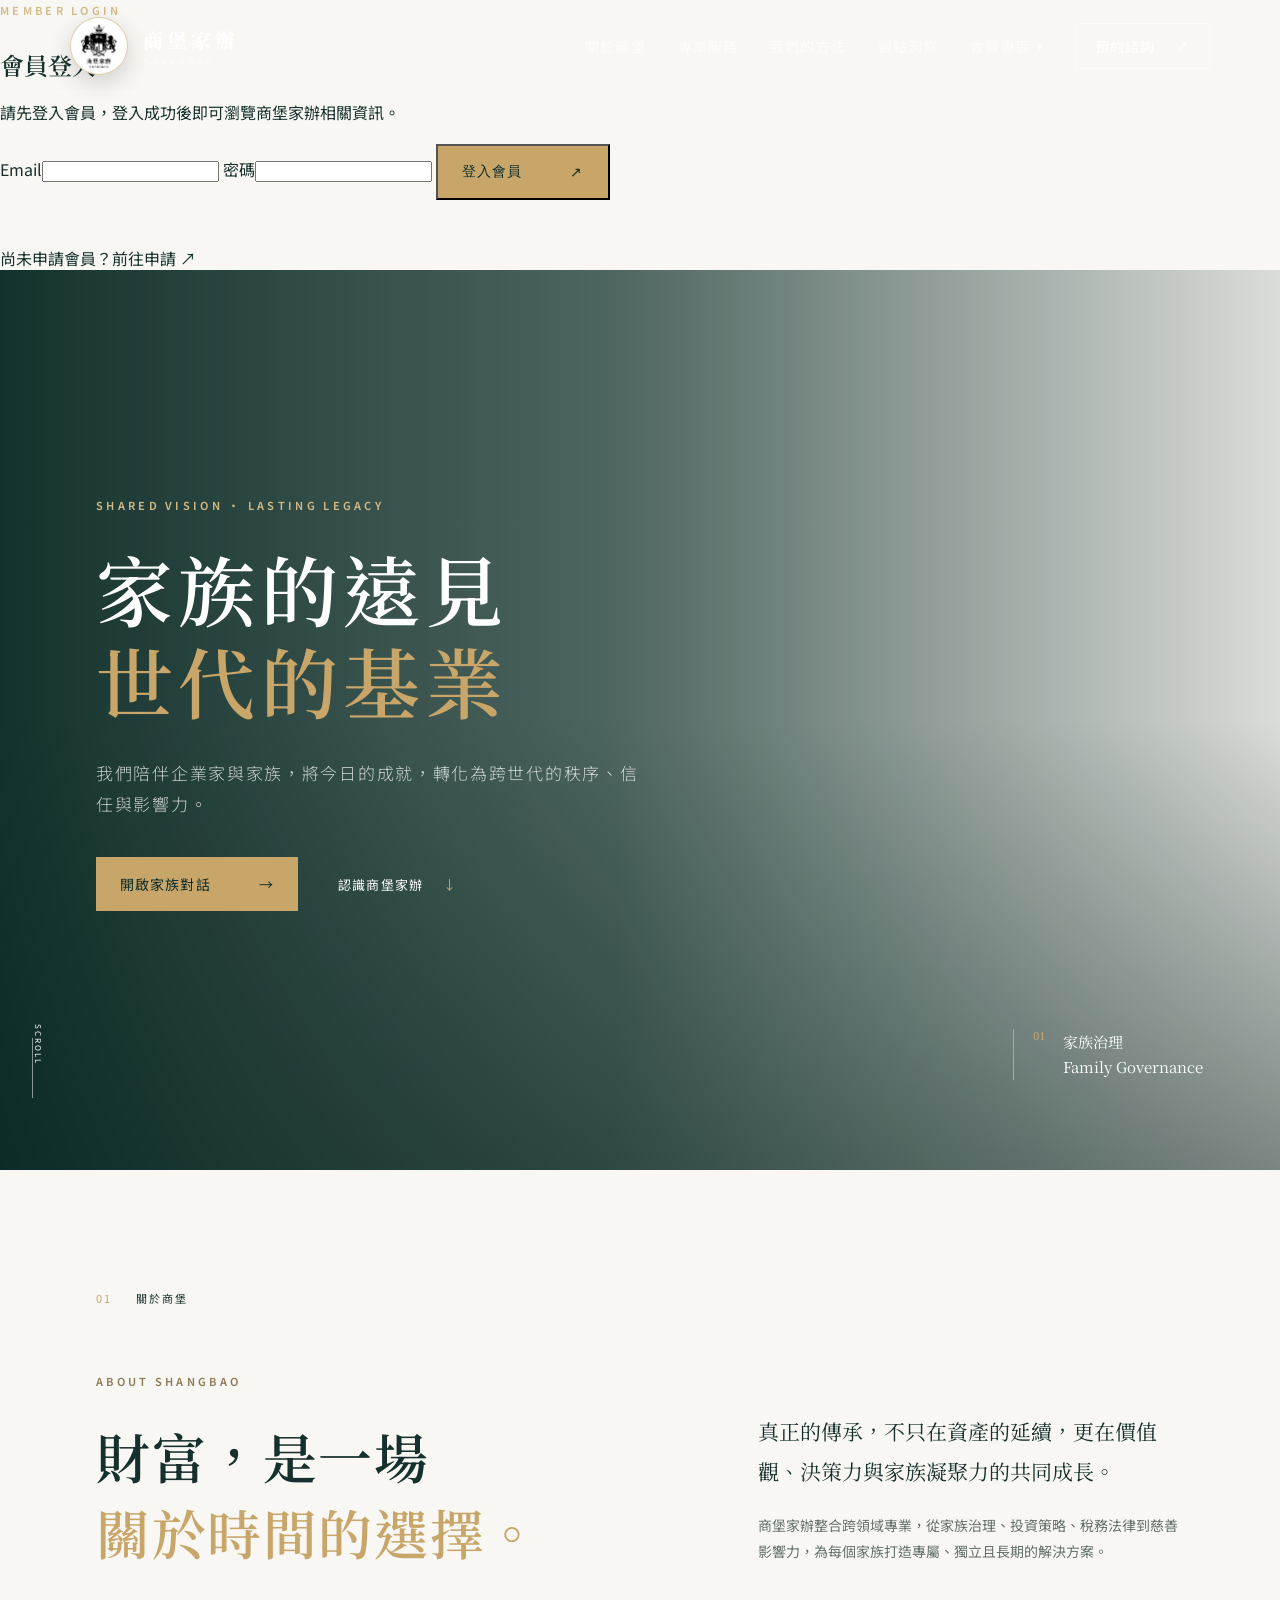
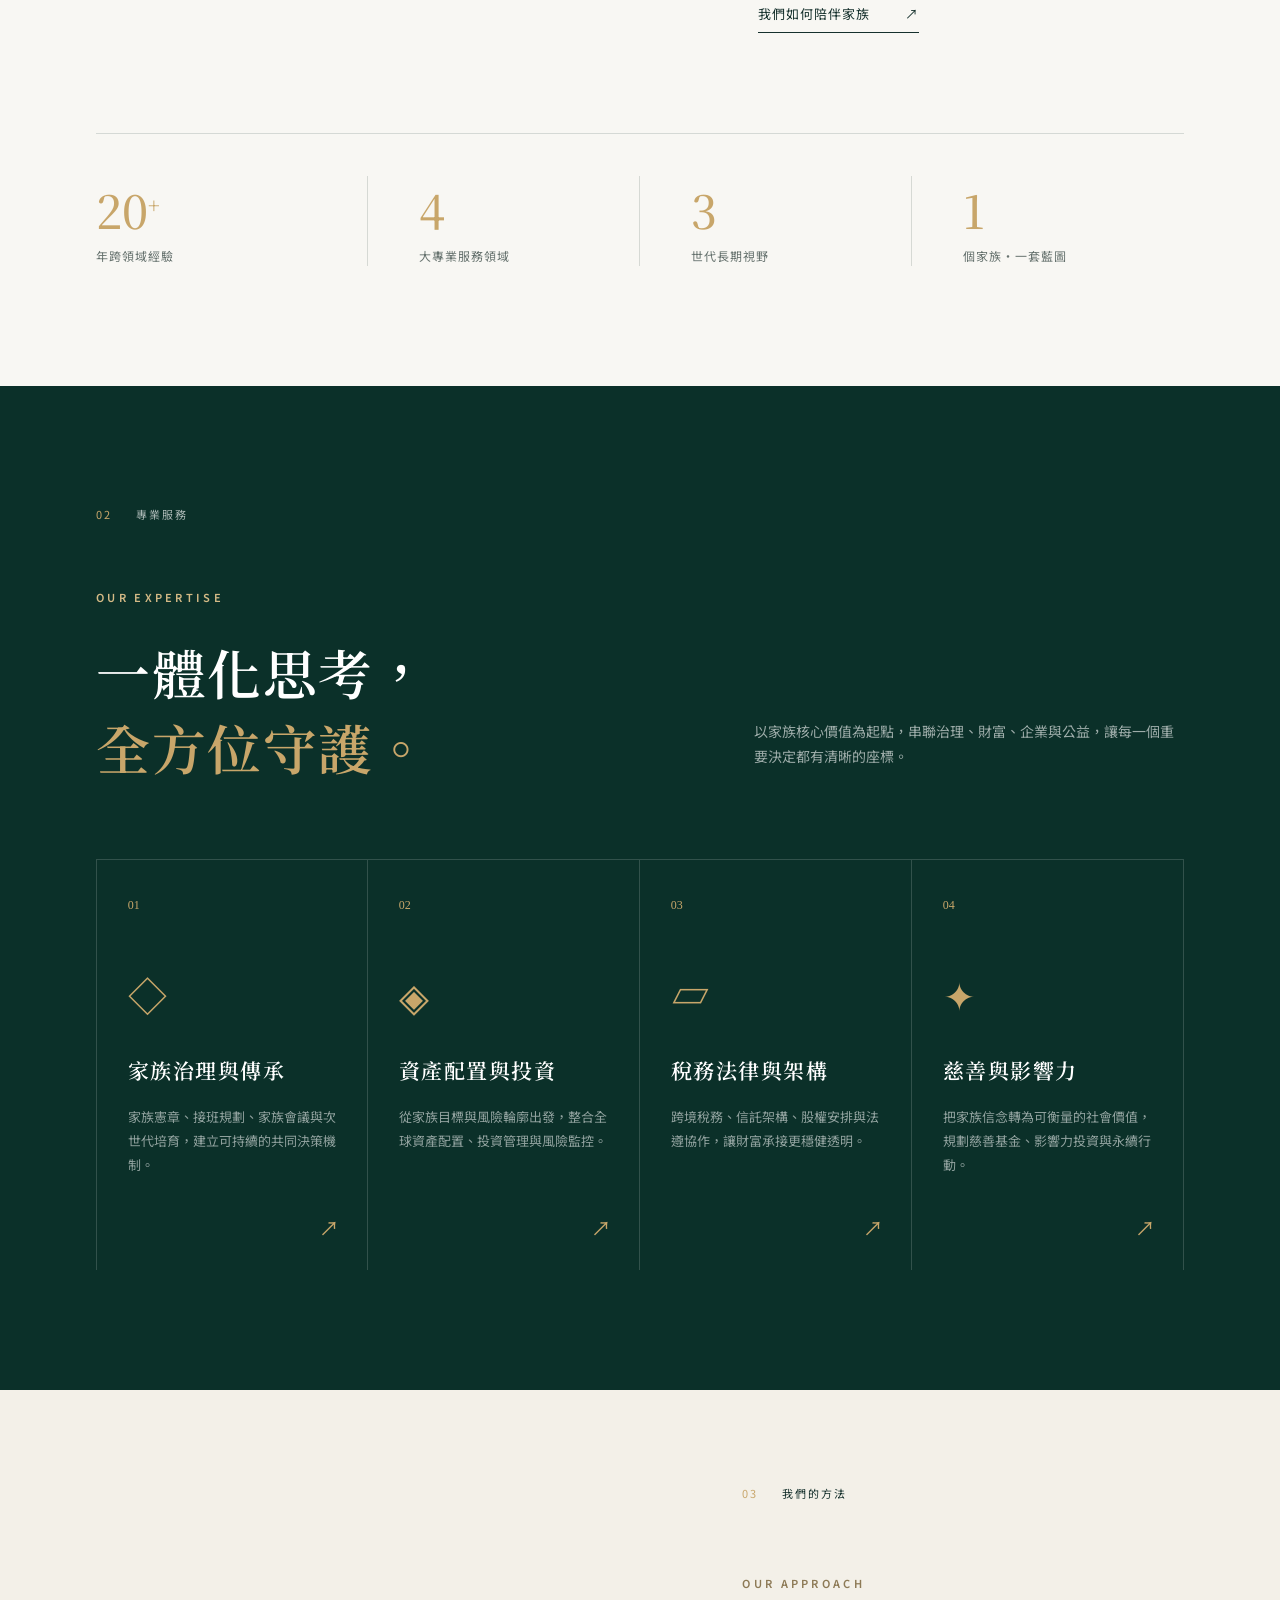
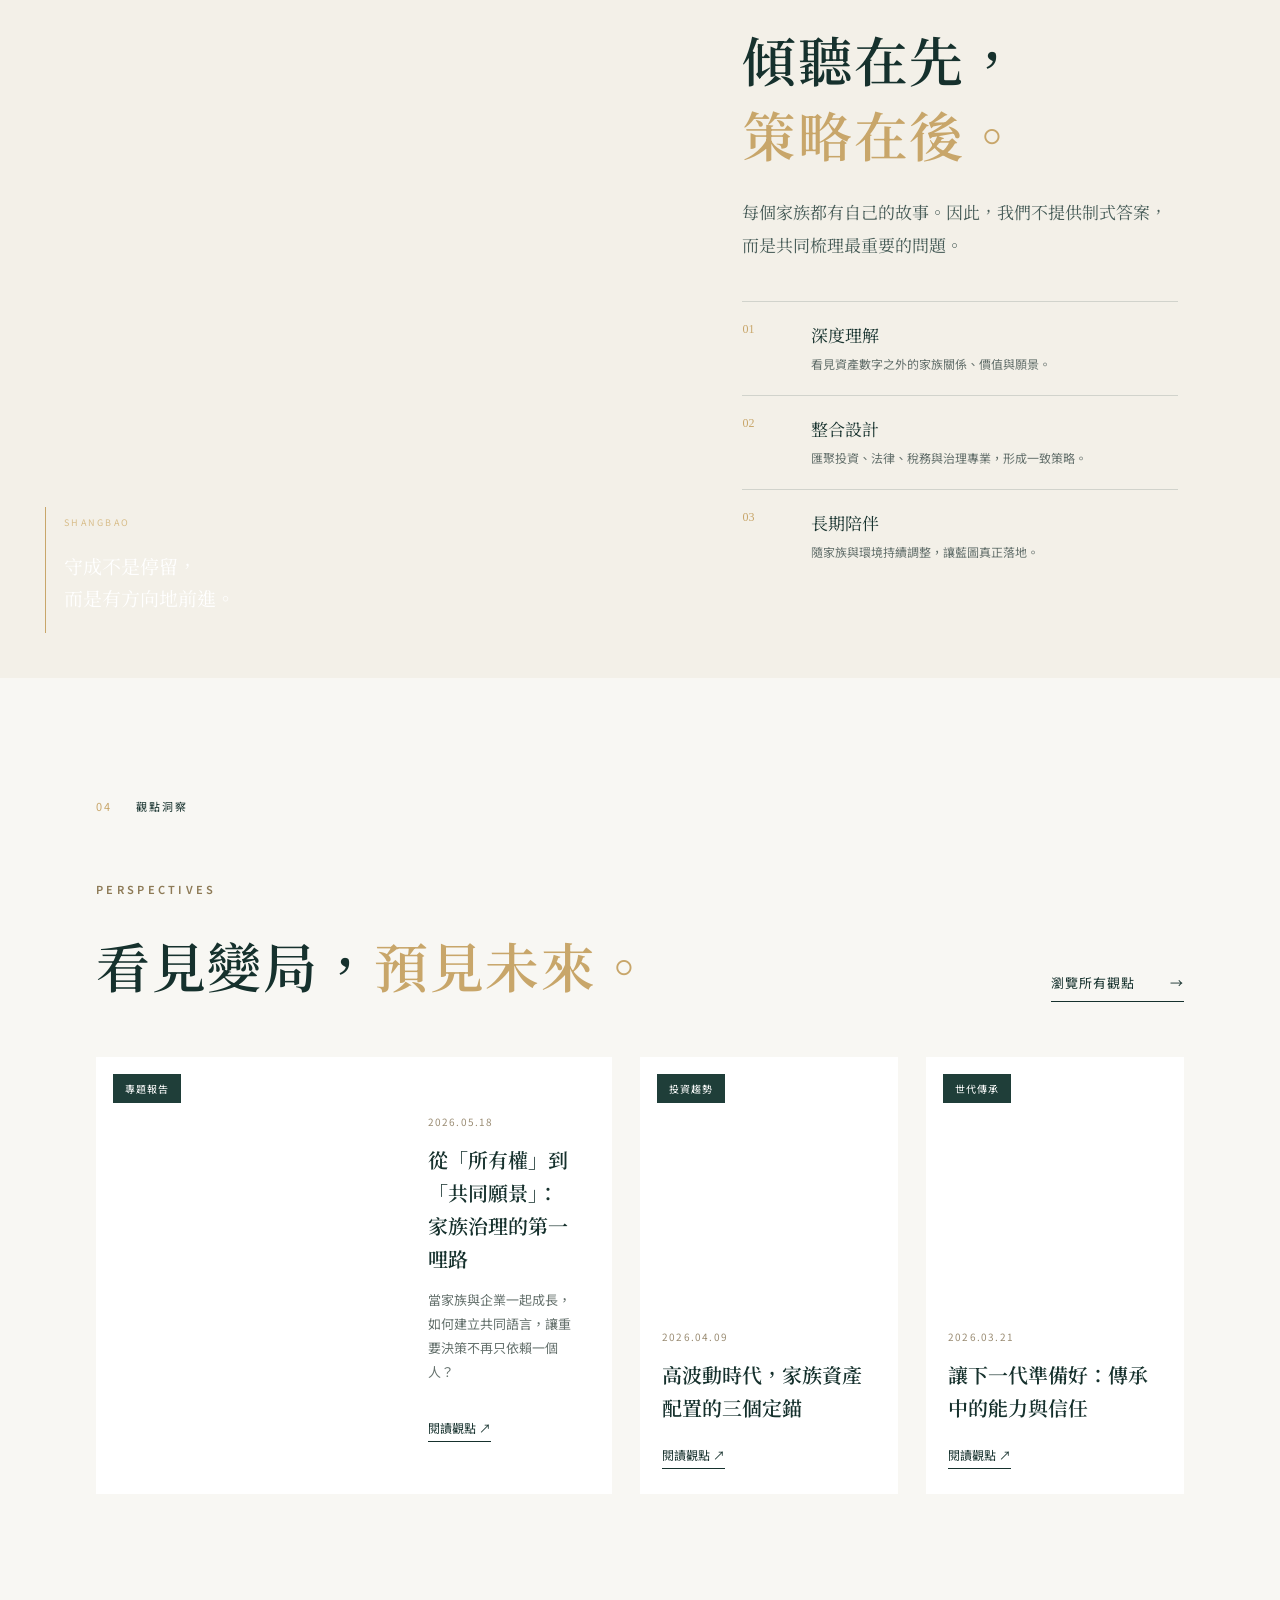
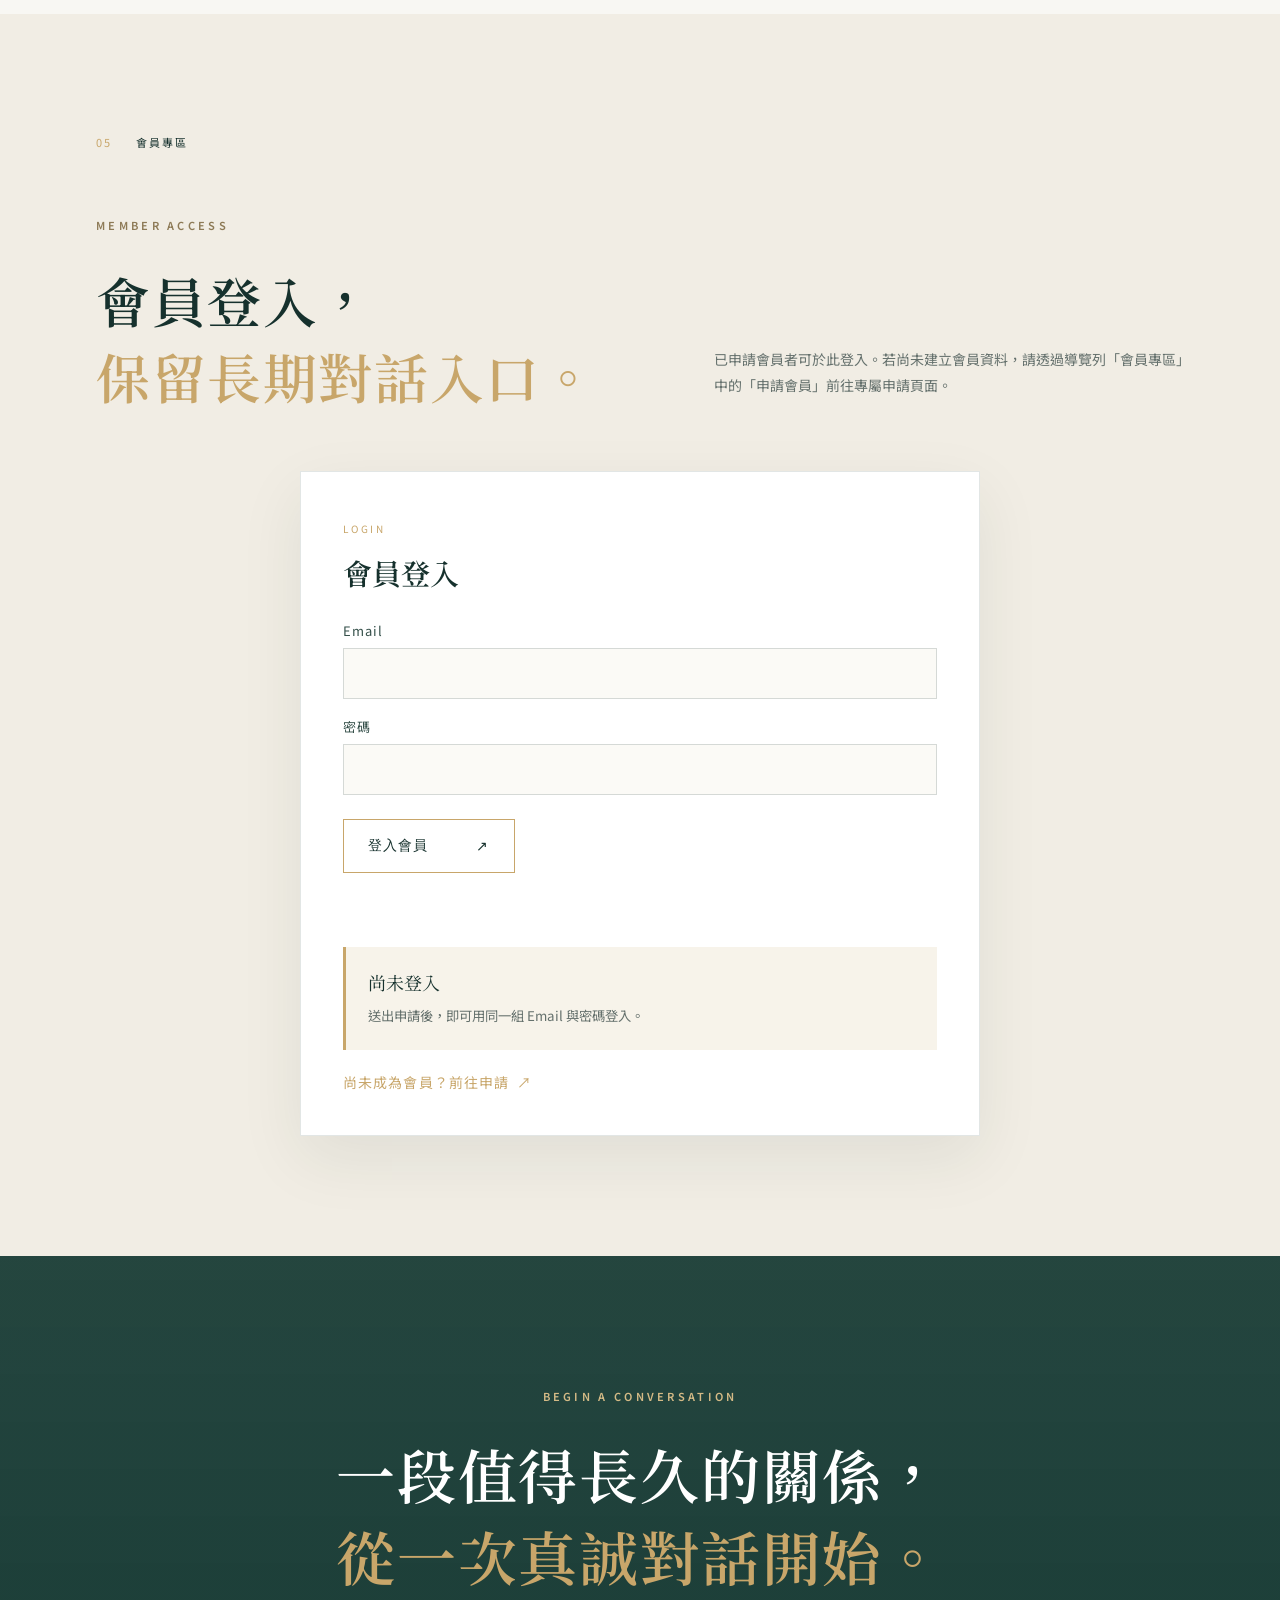
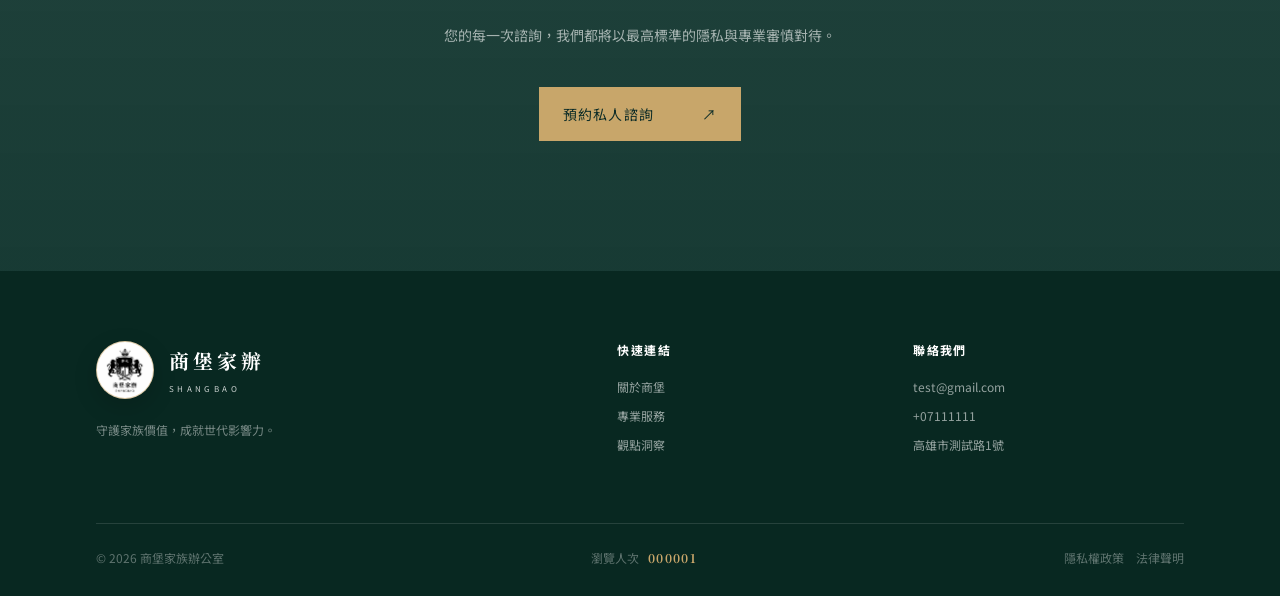
==== commit f3bebf4c: "Make homepage member login first" ====
--- a/index.html
+++ b/index.html
@@ -8,9 +8,9 @@
   <link rel="preconnect" href="https://fonts.googleapis.com">
   <link rel="preconnect" href="https://fonts.gstatic.com" crossorigin>
   <link href="https://fonts.googleapis.com/css2?family=Noto+Sans+TC:wght@300;400;500;600;700&family=Noto+Serif+TC:wght@500;600;700&display=swap" rel="stylesheet">
-  <link rel="stylesheet" href="styles.css?v=20260625-3">
+  <link rel="stylesheet" href="styles.css?v=20260625-4">
 </head>
-<body>
+<body class="member-locked">
   <header class="site-header" id="top">
     <a class="brand" href="#top" aria-label="商堡家辦首頁">
       <span class="brand-mark" aria-hidden="true"><img class="brand-logo" src="商堡_LOGO-06.jpg" alt=""></span>
@@ -32,6 +32,21 @@
       <a class="nav-cta" href="#contact">預約諮詢 <span>↗</span></a>
     </nav>
   </header>
+
+  <section class="login-gate" id="loginGate" aria-label="會員登入">
+    <div class="login-gate-card">
+      <p class="eyebrow light">MEMBER LOGIN</p>
+      <h1>會員登入</h1>
+      <p>請先登入會員，登入成功後即可瀏覽商堡家辦相關資訊。</p>
+      <form id="siteLoginForm">
+        <label>Email<input type="email" name="email" autocomplete="email" required></label>
+        <label>密碼<input type="password" name="password" autocomplete="current-password" required></label>
+        <button class="btn btn-gold" type="submit">登入會員 <span>↗</span></button>
+        <p class="form-message" id="siteLoginMessage" role="status"></p>
+      </form>
+      <a class="login-apply-link" href="member-apply.html">尚未申請會員？前往申請 <span>↗</span></a>
+    </div>
+  </section>
 
   <main>
     <section class="hero">
@@ -152,6 +167,6 @@
     <div><strong>聯絡我們</strong><a href="mailto:test@gmail.com">test@gmail.com</a><a href="tel:+07111111">+07111111</a><span>高雄市測試路1號</span></div>
     <div class="footer-bottom"><span>© 2026 商堡家族辦公室</span><span class="visit-counter">瀏覽人次 <strong id="visitCount">000001</strong></span><span>隱私權政策　法律聲明</span></div>
   </footer>
-  <script src="script.js?v=20260625-3"></script>
+  <script src="script.js?v=20260625-4"></script>
 </body>
 </html>
--- a/styles.css
+++ b/styles.css
@@ -0,0 +1,24 @@
+﻿:root{--green:#0b3029;--green2:#16463c;--gold:#c8a66a;--cream:#f3f0e8;--ink:#16312d;--muted:#65716d;--line:rgba(17,48,43,.15)}
+*{box-sizing:border-box}html{scroll-behavior:smooth}body{margin:0;color:var(--ink);background:#f8f7f3;font-family:"Noto Sans TC",sans-serif;font-weight:400}a{color:inherit;text-decoration:none}p{line-height:1.85}h1,h2,h3{margin:0;font-family:"Noto Serif TC",serif;font-weight:600}em{font-style:normal;color:var(--gold)}
+.site-header{height:92px;padding:0 5.5vw;display:flex;align-items:center;justify-content:space-between;position:absolute;z-index:10;width:100%;color:white;border-bottom:1px solid rgba(255,255,255,.18)}.site-header.scrolled{position:fixed;height:72px;background:rgba(7,39,33,.97);box-shadow:0 4px 20px rgba(0,0,0,.1);animation:drop .35s}@keyframes drop{from{transform:translateY(-100%)}to{transform:none}}.brand{display:flex;align-items:center;gap:15px}.brand strong{display:block;font-family:"Noto Serif TC";font-size:20px;letter-spacing:.2em}.brand small{display:block;margin-top:2px;font-size:8px;letter-spacing:.42em;opacity:.78}.brand-mark{width:58px;height:58px;display:grid;place-items:center;flex:0 0 58px;background:rgba(248,247,243,.94) url('[data-uri]') center/contain no-repeat;border:1px solid rgba(200,166,106,.55);border-radius:50%;overflow:hidden;box-shadow:0 8px 24px rgba(0,0,0,.16)}.brand-logo{display:none;width:100%;height:100%;object-fit:contain}.main-nav{display:flex;align-items:center;gap:2.5vw;font-size:14px;letter-spacing:.08em}.main-nav>a:not(.nav-cta){opacity:.8;transition:.25s}.main-nav>a:hover{opacity:1;color:#e3c48b}.nav-cta{border:1px solid rgba(255,255,255,.55);padding:12px 18px}.nav-cta span{margin-left:16px}.menu-toggle{display:none}
+.hero{min-height:760px;height:100vh;position:relative;color:white;overflow:hidden}.hero-visual{position:absolute;inset:0;background-image:url('https://images.unsplash.com/photo-1497366811353-6870744d04b2?auto=format&fit=crop&w=2200&q=90');background-size:cover;background-position:center;animation:slowzoom 16s ease-out forwards}@keyframes slowzoom{to{transform:scale(1.07)}}.hero-overlay{position:absolute;inset:0;background:linear-gradient(90deg,rgba(5,37,32,.94) 0%,rgba(6,39,33,.7) 48%,rgba(6,31,27,.12) 100%),linear-gradient(0deg,rgba(5,28,24,.45),transparent 50%)}.hero-content{position:relative;z-index:2;padding:25vh 7.5vw 0;max-width:850px}.eyebrow{font-size:11px;letter-spacing:.3em;color:#8d7a56;font-weight:600;margin:0 0 27px}.eyebrow.light{color:#d4ba86}.hero h1{font-size:clamp(48px,6vw,86px);line-height:1.2;letter-spacing:.07em}.hero-copy{max-width:560px;font-size:17px;font-weight:300;letter-spacing:.1em;color:rgba(255,255,255,.75);margin:30px 0 38px}.hero-actions{display:flex;align-items:center;gap:40px}.btn{padding:17px 24px;display:inline-flex;align-items:center;gap:48px;font-size:14px;letter-spacing:.08em;transition:.25s}.btn-gold{background:var(--gold);color:#0d2c27}.btn:hover{transform:translateY(-3px);filter:brightness(1.08)}.text-link{font-size:13px;letter-spacing:.1em}.text-link span{margin-left:15px;color:var(--gold)}.hero-note{position:absolute;right:6vw;bottom:10vh;z-index:2;display:flex;gap:18px;align-items:flex-start;border-left:1px solid var(--gold);padding-left:19px}.hero-note span{font-family:serif;color:var(--gold);font-size:12px}.hero-note p{margin:0;font-family:"Noto Serif TC";font-size:15px;line-height:1.7}.scroll-hint{position:absolute;left:2.2vw;bottom:8vh;z-index:2;font-size:8px;letter-spacing:.25em;writing-mode:vertical-rl}.scroll-hint i{display:block;height:60px;border-left:1px solid rgba(255,255,255,.5);margin:14px 0 0 4px}
+.section{padding:120px 7.5vw}.section-label{font-size:11px;letter-spacing:.18em;margin-bottom:65px}.section-label span{color:var(--gold);margin-right:20px}.section-label.light{color:rgba(255,255,255,.65)}h2{font-size:clamp(36px,4.2vw,62px);line-height:1.4;letter-spacing:.03em}.intro-grid{display:grid;grid-template-columns:1.1fr .9fr;gap:11vw}.intro-copy{padding-top:20px;max-width:560px}.lead{font-family:"Noto Serif TC";font-size:21px;line-height:1.9}.intro-copy>p:not(.lead){color:var(--muted);font-size:14px}.arrow-link{display:inline-flex;margin-top:25px;padding-bottom:9px;border-bottom:1px solid var(--ink);font-size:13px;letter-spacing:.08em}.arrow-link span{margin-left:35px}.stats{display:grid;grid-template-columns:repeat(4,1fr);border-top:1px solid var(--line);margin-top:100px;padding-top:42px}.stats>div{border-right:1px solid var(--line);padding-left:4vw}.stats>div:first-child{padding-left:0}.stats>div:last-child{border:0}.stats strong{display:block;font:500 46px "Noto Serif TC";color:var(--gold)}.stats sup{font-size:20px}.stats span{font-size:12px;letter-spacing:.08em;color:var(--muted)}
+.services{background:var(--green);color:white}.services-head{display:flex;justify-content:space-between;align-items:flex-end;margin-bottom:75px}.services-head>p{max-width:430px;color:rgba(255,255,255,.6);font-size:14px}.service-list{display:grid;grid-template-columns:repeat(4,1fr);border-top:1px solid rgba(255,255,255,.16)}.service-card{min-height:410px;padding:30px 2.4vw;position:relative;border-right:1px solid rgba(255,255,255,.16);transition:.35s}.service-card:first-child{border-left:1px solid rgba(255,255,255,.16)}.service-card:hover{background:var(--green2);transform:translateY(-8px)}.service-card .num{font:12px serif;color:var(--gold)}.service-card .icon{font-size:39px;color:var(--gold);margin:52px 0 33px}.service-card h3{font-size:21px;letter-spacing:.07em}.service-card p{font-size:13px;color:rgba(255,255,255,.55);margin-top:20px}.service-card>a{position:absolute;bottom:28px;right:28px;color:var(--gold);font-size:20px}
+.method{padding:0;display:grid;grid-template-columns:1fr 1fr;background:var(--cream)}.method-image{min-height:830px;background:url('https://images.unsplash.com/photo-1497366754035-f200968a6e72?auto=format&fit=crop&w=1400&q=90') center/cover;position:relative}.image-caption{position:absolute;bottom:45px;left:45px;color:white;border-left:1px solid var(--gold);padding-left:18px}.image-caption span{font-size:9px;letter-spacing:.25em;color:#d8bd89}.image-caption p{font:19px/1.7 "Noto Serif TC"}.method-content{padding:95px 8vw}.method-content .section-label{margin-bottom:72px}.method-content .lead{font-size:17px;color:#465b57;margin:25px 0 40px}.method ol{list-style:none;margin:0;padding:0}.method li{display:grid;grid-template-columns:54px 1fr;gap:15px;padding:20px 0;border-top:1px solid var(--line)}.method li>span{font:12px serif;color:var(--gold)}.method li strong{font:17px "Noto Serif TC"}.method li p{margin:6px 0 0;font-size:12px;color:var(--muted)}
+.insights{background:#f8f7f3}.insights-head{display:flex;align-items:flex-end;justify-content:space-between;margin-bottom:55px}.article-grid{display:grid;grid-template-columns:1.5fr .75fr .75fr;gap:28px}.feature-article{display:grid;grid-template-columns:1.15fr .85fr;background:white}.feature-article>div:last-child{padding:35px}.article-image{min-height:250px;background-size:cover;background-position:center;position:relative}.feature-article .article-image{min-height:430px}.article-image span{position:absolute;left:17px;top:17px;background:rgba(7,42,36,.9);color:white;padding:7px 12px;font-size:10px;letter-spacing:.1em}.image-one{background-image:url('https://images.unsplash.com/photo-1521737711867-e3b97375f902?auto=format&fit=crop&w=1200&q=85')}.image-two{background-image:url('https://images.unsplash.com/photo-1611974789855-9c2a0a7236a3?auto=format&fit=crop&w=900&q=85')}.image-three{background-image:url('https://images.unsplash.com/photo-1450101499163-c8848c66ca85?auto=format&fit=crop&w=900&q=85')}.article{background:white;padding-bottom:25px}.article>h3,.article>time,.article>a{margin-left:22px;margin-right:22px}.article time,.feature-article time{display:block;font-size:10px;letter-spacing:.12em;color:#9a8c73;margin-top:22px}.article h3,.feature-article h3{font-size:20px;line-height:1.65;margin-top:14px}.feature-article p{font-size:13px;color:var(--muted)}.article a,.feature-article a{display:inline-block;margin-top:22px;font-size:12px;border-bottom:1px solid;padding-bottom:5px}
+.contact{background:linear-gradient(rgba(5,43,36,.87),rgba(5,43,36,.92)),url('https://images.unsplash.com/photo-1524758631624-e2822e304c36?auto=format&fit=crop&w=2200&q=85') center/cover fixed;color:white;text-align:center;padding:130px 20px}.contact-inner{max-width:880px;margin:auto}.contact h2{font-size:clamp(36px,4.6vw,60px)}.contact p:not(.eyebrow){color:rgba(255,255,255,.6);font-size:14px;margin:25px 0 38px}footer{background:#082821;color:white;padding:70px 7.5vw 30px;display:grid;grid-template-columns:2fr 1fr 1.2fr;gap:70px;font-size:12px}footer>div:not(.footer-brand):not(.footer-bottom){display:flex;flex-direction:column;gap:12px;color:rgba(255,255,255,.57)}footer>div strong{color:white;margin-bottom:8px;letter-spacing:.12em}.footer-brand p{color:rgba(255,255,255,.45);margin-top:20px}.footer-bottom{grid-column:1/-1;border-top:1px solid rgba(255,255,255,.12);padding-top:25px;display:flex;justify-content:space-between;color:rgba(255,255,255,.35)}
+.member{background:#f1ede4}.member-head{display:flex;justify-content:space-between;align-items:flex-end;gap:8vw;margin-bottom:58px}.member-head>p{max-width:470px;color:var(--muted);font-size:14px}.member-grid{display:grid;grid-template-columns:1fr 1fr;gap:32px}.member-panel{background:white;border:1px solid rgba(17,48,43,.12);padding:42px;box-shadow:0 22px 60px rgba(24,47,40,.08)}.panel-kicker{display:inline-block;color:var(--gold);font-size:10px;letter-spacing:.28em;margin-bottom:16px}.member-panel h3{font-size:29px;margin-bottom:28px}.member-panel label{display:block;font-size:13px;letter-spacing:.08em;color:#35504a;margin-bottom:18px}.member-panel input,.member-panel textarea{width:100%;margin-top:8px;padding:14px 15px;border:1px solid rgba(17,48,43,.16);background:#fbfaf6;color:var(--ink);font:15px "Noto Sans TC",sans-serif;outline:none;transition:.25s}.member-panel textarea{resize:vertical}.member-panel input:focus,.member-panel textarea:focus{border-color:var(--gold);box-shadow:0 0 0 3px rgba(200,166,106,.16)}.member-panel .btn{border:0;cursor:pointer;margin-top:6px}.btn-outline{background:transparent;border:1px solid var(--gold)!important;color:var(--ink)}.form-message{min-height:28px;margin:18px 0 0!important;font-size:13px!important;color:#8d6e35!important}.form-message.success{color:#1b6b52!important}.form-message.error{color:#a33a2d!important}.member-status{margin-top:28px;padding:22px;background:#f7f3ea;border-left:3px solid var(--gold)}.member-status span{display:block;font-family:"Noto Serif TC";font-size:18px;color:var(--ink);margin-bottom:7px}.member-status small{color:var(--muted);line-height:1.7}.member-logout{margin-top:14px;border:0;background:var(--green);color:white;padding:10px 16px;letter-spacing:.08em;cursor:pointer}.visit-counter strong{font-family:"Noto Serif TC";color:var(--gold);letter-spacing:.12em;margin-left:6px}.reveal{opacity:0;transform:translateY(30px);transition:opacity .8s ease,transform .8s ease}.reveal.visible{opacity:1;transform:none}
+@media(max-width:900px){.site-header{height:76px;padding:0 22px}.main-nav{position:fixed;inset:76px 0 auto;background:var(--green);padding:35px;display:flex;flex-direction:column;align-items:flex-start;transform:translateY(-130%);transition:.35s;z-index:-1}.main-nav.open{transform:none}.nav-cta{width:100%}.menu-toggle{display:block;background:none;border:0;width:32px;height:25px;position:relative}.menu-toggle span{display:block;position:absolute;width:28px;border-top:1px solid white;transition:.3s}.menu-toggle span:first-child{top:7px}.menu-toggle span:last-child{top:17px}.menu-toggle.active span:first-child{top:12px;transform:rotate(45deg)}.menu-toggle.active span:last-child{top:12px;transform:rotate(-45deg)}.hero-content{padding:24vh 24px 0}.hero-note{display:none}.scroll-hint{left:auto;right:20px}.section{padding:85px 24px}.intro-grid,.method{grid-template-columns:1fr}.intro-grid{gap:35px}.stats{grid-template-columns:1fr 1fr;gap:28px}.stats>div{border:0;padding-left:0}.services-head{display:block}.services-head>p{margin-top:25px}.service-list{grid-template-columns:1fr 1fr}.method-image{min-height:520px}.article-grid{grid-template-columns:1fr 1fr}.feature-article{grid-column:1/-1}.member-head{display:block}.member-head>p{margin-top:24px}.member-grid{grid-template-columns:1fr}.contact{background-attachment:scroll}}
+@media(max-width:600px){.brand strong{font-size:17px}.hero{min-height:700px}.hero h1{font-size:46px}.hero-copy{font-size:14px}.hero-actions{align-items:flex-start;flex-direction:column;gap:24px}.section-label{margin-bottom:45px}.stats{margin-top:60px}.stats strong{font-size:36px}.service-list{grid-template-columns:1fr}.service-card{min-height:330px;padding:27px}.service-card .icon{margin:35px 0 25px}.method-content{padding:75px 24px}.method-content .section-label{margin-bottom:50px}.article-grid{grid-template-columns:1fr}.feature-article{display:block}.feature-article .article-image{min-height:280px}.insights-head{display:block}.insights-head .arrow-link{margin-top:28px}.member-panel{padding:30px 22px}.contact{padding:95px 22px}footer{grid-template-columns:1fr;gap:35px}.footer-bottom{display:block}.footer-bottom span{display:block;margin-top:10px}}
+@media(prefers-reduced-motion:reduce){html{scroll-behavior:auto}.hero-visual,.site-header.scrolled{animation:none}.reveal{opacity:1;transform:none;transition:none}}
+
+.service-card-link{display:block;cursor:pointer}.service-card-link .card-arrow{position:absolute;bottom:28px;right:28px;color:var(--gold);font-size:20px;transition:transform .3s ease}.service-card-link:hover .card-arrow{transform:translate(5px,-5px)}.service-card-link:focus-visible{outline:2px solid var(--gold);outline-offset:-5px}
+
+/* Family governance article */
+.article-page{background:#f6f3eb;color:var(--ink)}.article-header{height:82px;padding:0 5.5vw;display:flex;align-items:center;justify-content:space-between;position:absolute;z-index:5;width:100%;color:#fff;border-bottom:1px solid rgba(255,255,255,.18)}.article-back{font-size:12px;letter-spacing:.12em;color:rgba(255,255,255,.75)}.article-back:hover{color:var(--gold)}.article-hero{height:72vh;min-height:580px;position:relative;color:#fff;overflow:hidden}.article-hero-image{position:absolute;inset:0;background:url('https://images.unsplash.com/photo-1497366216548-37526070297c?auto=format&fit=crop&w=2200&q=88') center/cover;transform:scale(1.015)}.article-hero-shade{position:absolute;inset:0;background:linear-gradient(90deg,rgba(5,43,36,.96),rgba(5,43,36,.67) 56%,rgba(5,43,36,.16)),linear-gradient(0deg,rgba(5,33,28,.3),transparent 55%)}.article-hero-content{position:absolute;left:10vw;bottom:16%;z-index:2;max-width:920px;border-left:1px solid rgba(206,172,109,.65);padding-left:34px}.article-hero h1{font-size:clamp(43px,6vw,80px);letter-spacing:.06em;line-height:1.3}.article-subtitle{font:clamp(19px,2vw,28px) "Noto Serif TC";color:#ddc38f;letter-spacing:.12em;margin-top:20px}.article-index{position:absolute;z-index:2;right:6vw;bottom:9%;font:80px "Noto Serif TC";color:rgba(255,255,255,.12)}.longform{max-width:1180px;margin:0 auto;padding:110px 5vw 130px;display:grid;grid-template-columns:120px minmax(0,820px);justify-content:start;gap:50px}.article-aside{font-size:11px;letter-spacing:.15em;color:#7d8985;position:sticky;top:110px;align-self:start;padding-top:8px}.article-aside span,.article-aside time{display:block;margin-bottom:12px}.aside-line{width:45px;border-top:1px solid var(--gold);margin:28px 0}.article-aside p{line-height:2.2}.article-body{position:relative}.article-body:before{content:'';position:absolute;left:-26px;top:4px;bottom:0;border-left:1px solid rgba(21,67,58,.12)}.article-body>p,.article-body section>p{font-size:16px;line-height:2.15;color:#455753;margin:0 0 24px}.article-body .article-lead{font:22px/2 "Noto Serif TC";color:var(--ink);padding-bottom:12px}.article-body section{padding-top:75px;margin-top:55px;border-top:1px solid rgba(21,67,58,.16)}.article-body .chapter{display:inline-flex;align-items:center;color:var(--gold);font:13px "Noto Serif TC";letter-spacing:.15em;margin-bottom:15px}.article-body .chapter:after{content:'';display:block;width:42px;margin-left:14px;border-top:1px solid var(--gold)}.article-body h2{font-size:34px;line-height:1.5;margin-bottom:35px}.article-body h3{font-size:21px;margin:42px 0 17px;padding-left:18px;border-left:2px solid var(--gold)}.article-body h3 span{font-size:12px;color:var(--gold);margin-right:13px}.article-body blockquote{margin:85px 0 20px;padding:60px 7%;background:linear-gradient(135deg,var(--green),#17493f);color:#fff;font:27px/1.8 "Noto Serif TC";position:relative;box-shadow:0 22px 55px rgba(6,40,33,.14)}.article-body blockquote:before{content:'“';position:absolute;top:12px;left:27px;color:var(--gold);font-size:60px}.article-body .conclusion{margin-top:90px;padding:65px;background:#ebe4d5;border-top:3px solid var(--gold);box-shadow:0 18px 50px rgba(48,55,45,.08)}.conclusion h2{font-size:34px}.article-cta{padding:115px 20px;background:linear-gradient(135deg,#0b3029,#123f36);color:#fff;text-align:center}.article-cta h2{font-size:clamp(36px,4vw,56px);margin-bottom:40px}.article-footer{background:#061f1a;color:rgba(255,255,255,.45);padding:30px 7vw;display:flex;justify-content:space-between;font-size:11px;letter-spacing:.1em}
+@media(max-width:800px){.article-header{height:72px;padding:0 22px}.article-back{font-size:0}.article-back:after{content:'返回';font-size:11px}.article-hero{min-height:540px}.article-hero-content{left:24px;right:24px;bottom:13%}.article-index{font-size:55px}.longform{grid-template-columns:1fr;padding:75px 24px 90px}.article-aside{position:static;display:flex;align-items:center;gap:15px}.article-aside p,.article-aside .aside-line{display:none}.article-body .article-lead{font-size:19px}.article-body section{padding-top:65px}.article-body h2{font-size:28px}.article-body blockquote{margin:65px 0;padding:55px 28px;font-size:22px}.article-body .conclusion{padding:42px 25px}.article-footer{display:block}.article-footer a{display:block;margin-top:12px}}
+
+/* Member dropdown and application page */
+.nav-dropdown{position:relative;display:flex;align-items:center}.nav-dropdown-toggle{border:0;background:transparent;color:inherit;font:inherit;letter-spacing:.08em;cursor:pointer;opacity:.8;padding:10px 0;display:flex;align-items:center;gap:6px;transition:.25s}.nav-dropdown-toggle:hover,.nav-dropdown.open .nav-dropdown-toggle{opacity:1;color:#e3c48b}.nav-dropdown-toggle span{font-size:11px;transition:.25s}.nav-dropdown.open .nav-dropdown-toggle span{transform:rotate(180deg)}.nav-dropdown-menu{position:absolute;top:calc(100% + 18px);left:50%;transform:translate(-50%,8px);min-width:150px;padding:12px;background:rgba(7,39,33,.97);border:1px solid rgba(227,196,139,.35);box-shadow:0 18px 42px rgba(0,0,0,.22);opacity:0;visibility:hidden;pointer-events:none;transition:.25s;display:grid;gap:4px}.nav-dropdown.open .nav-dropdown-menu,.nav-dropdown:hover .nav-dropdown-menu{opacity:1;visibility:visible;pointer-events:auto;transform:translate(-50%,0)}.nav-dropdown-menu a{display:block;padding:11px 13px;color:white;font-size:13px;white-space:nowrap;letter-spacing:.08em}.nav-dropdown-menu a:hover{background:rgba(227,196,139,.12);color:#e3c48b}.member-grid-single{grid-template-columns:minmax(0,680px);justify-content:center}.member-apply-link{display:inline-flex;align-items:center;gap:8px;margin-top:22px;color:var(--gold);font-size:14px;letter-spacing:.08em}.apply-hero{min-height:52vh;padding:150px 8vw 90px;background:linear-gradient(135deg,rgba(4,36,30,.94),rgba(19,77,65,.88)),radial-gradient(circle at 78% 12%,rgba(227,196,139,.22),transparent 34%);display:flex;align-items:flex-end;color:white}.apply-hero h1{font-family:"Noto Serif TC";font-size:clamp(48px,7vw,96px);line-height:1.08;margin:18px 0}.apply-hero p:last-child{max-width:620px;color:rgba(255,255,255,.74);font-size:18px;line-height:1.8}.member-apply-section{background:#f1ede4}
+@media(max-width:900px){.nav-dropdown{width:100%;display:block}.nav-dropdown-toggle{width:100%;justify-content:space-between;padding:0;opacity:.9}.nav-dropdown-menu{position:static;transform:none;visibility:visible;opacity:1;pointer-events:auto;box-shadow:none;border:0;border-left:1px solid rgba(227,196,139,.35);background:transparent;margin:14px 0 0 10px;padding:4px 0 4px 16px;display:none}.nav-dropdown.open .nav-dropdown-menu{display:grid;transform:none}.nav-dropdown:hover .nav-dropdown-menu{transform:none}.nav-dropdown-menu a{padding:8px 0}.apply-hero{min-height:430px;padding:120px 24px 70px}.member-grid-single{grid-template-columns:1fr}}
+
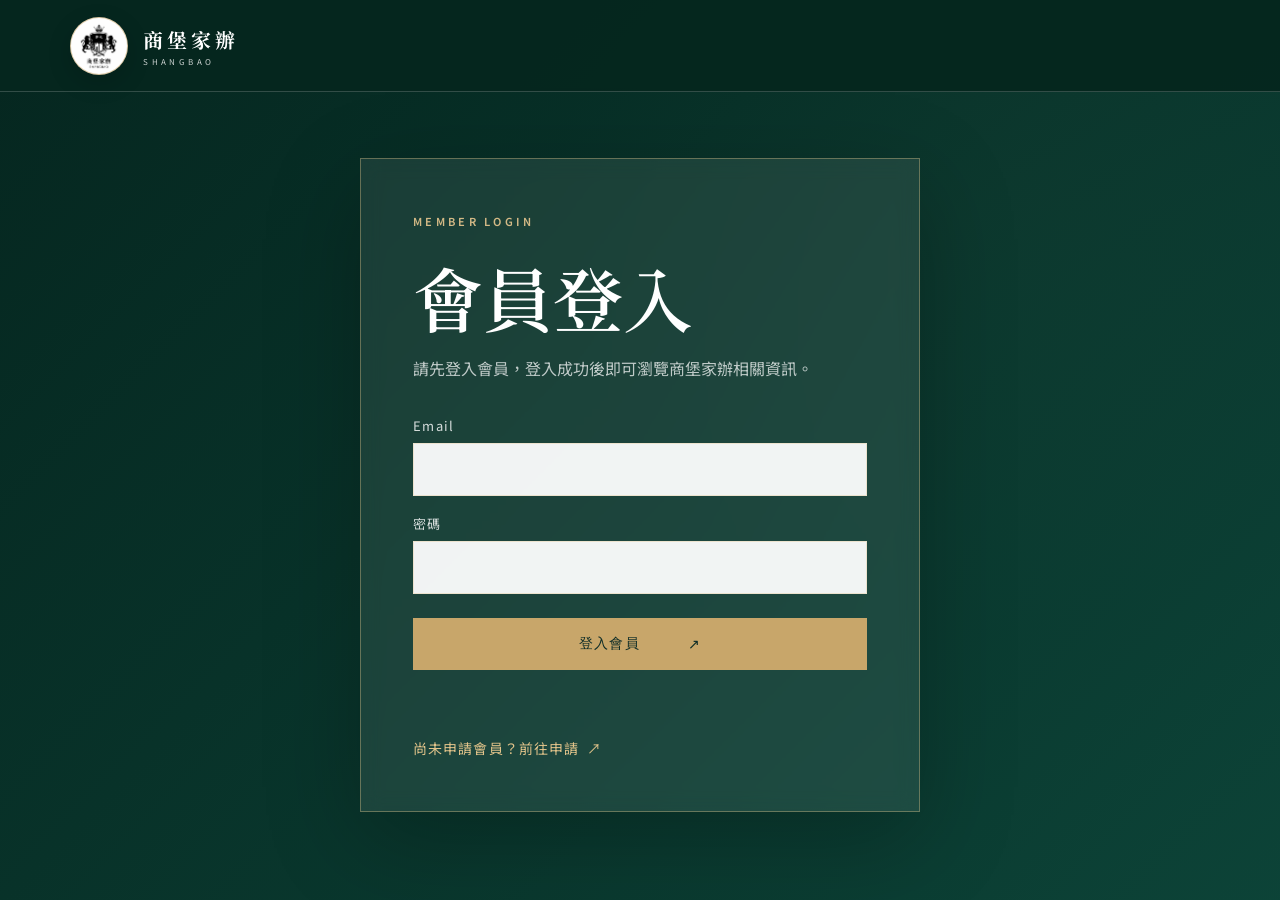
==== commit 04962514: "Redirect members to resource center after login" ====
--- a/index.html
+++ b/index.html
@@ -8,7 +8,7 @@
   <link rel="preconnect" href="https://fonts.googleapis.com">
   <link rel="preconnect" href="https://fonts.gstatic.com" crossorigin>
   <link href="https://fonts.googleapis.com/css2?family=Noto+Sans+TC:wght@300;400;500;600;700&family=Noto+Serif+TC:wght@500;600;700&display=swap" rel="stylesheet">
-  <link rel="stylesheet" href="styles.css?v=20260625-4">
+  <link rel="stylesheet" href="styles.css?v=20260625-5">
 </head>
 <body class="member-locked">
   <header class="site-header" id="top">
@@ -25,7 +25,7 @@
       <div class="nav-dropdown">
         <button class="nav-dropdown-toggle" type="button" aria-expanded="false">會員專區 <span>▾</span></button>
         <div class="nav-dropdown-menu">
-          <a href="#member">會員登入</a>
+          <a href="member-dashboard.html">會員中心</a>
           <a href="member-apply.html">申請會員</a>
         </div>
       </div>
@@ -167,6 +167,6 @@
     <div><strong>聯絡我們</strong><a href="mailto:test@gmail.com">test@gmail.com</a><a href="tel:+07111111">+07111111</a><span>高雄市測試路1號</span></div>
     <div class="footer-bottom"><span>© 2026 商堡家族辦公室</span><span class="visit-counter">瀏覽人次 <strong id="visitCount">000001</strong></span><span>隱私權政策　法律聲明</span></div>
   </footer>
-  <script src="script.js?v=20260625-4"></script>
+  <script src="script.js?v=20260625-5"></script>
 </body>
 </html>
--- a/styles.css
+++ b/styles.css
@@ -22,3 +22,7 @@
 .nav-dropdown{position:relative;display:flex;align-items:center}.nav-dropdown-toggle{border:0;background:transparent;color:inherit;font:inherit;letter-spacing:.08em;cursor:pointer;opacity:.8;padding:10px 0;display:flex;align-items:center;gap:6px;transition:.25s}.nav-dropdown-toggle:hover,.nav-dropdown.open .nav-dropdown-toggle{opacity:1;color:#e3c48b}.nav-dropdown-toggle span{font-size:11px;transition:.25s}.nav-dropdown.open .nav-dropdown-toggle span{transform:rotate(180deg)}.nav-dropdown-menu{position:absolute;top:calc(100% + 18px);left:50%;transform:translate(-50%,8px);min-width:150px;padding:12px;background:rgba(7,39,33,.97);border:1px solid rgba(227,196,139,.35);box-shadow:0 18px 42px rgba(0,0,0,.22);opacity:0;visibility:hidden;pointer-events:none;transition:.25s;display:grid;gap:4px}.nav-dropdown.open .nav-dropdown-menu,.nav-dropdown:hover .nav-dropdown-menu{opacity:1;visibility:visible;pointer-events:auto;transform:translate(-50%,0)}.nav-dropdown-menu a{display:block;padding:11px 13px;color:white;font-size:13px;white-space:nowrap;letter-spacing:.08em}.nav-dropdown-menu a:hover{background:rgba(227,196,139,.12);color:#e3c48b}.member-grid-single{grid-template-columns:minmax(0,680px);justify-content:center}.member-apply-link{display:inline-flex;align-items:center;gap:8px;margin-top:22px;color:var(--gold);font-size:14px;letter-spacing:.08em}.apply-hero{min-height:52vh;padding:150px 8vw 90px;background:linear-gradient(135deg,rgba(4,36,30,.94),rgba(19,77,65,.88)),radial-gradient(circle at 78% 12%,rgba(227,196,139,.22),transparent 34%);display:flex;align-items:flex-end;color:white}.apply-hero h1{font-family:"Noto Serif TC";font-size:clamp(48px,7vw,96px);line-height:1.08;margin:18px 0}.apply-hero p:last-child{max-width:620px;color:rgba(255,255,255,.74);font-size:18px;line-height:1.8}.member-apply-section{background:#f1ede4}
 @media(max-width:900px){.nav-dropdown{width:100%;display:block}.nav-dropdown-toggle{width:100%;justify-content:space-between;padding:0;opacity:.9}.nav-dropdown-menu{position:static;transform:none;visibility:visible;opacity:1;pointer-events:auto;box-shadow:none;border:0;border-left:1px solid rgba(227,196,139,.35);background:transparent;margin:14px 0 0 10px;padding:4px 0 4px 16px;display:none}.nav-dropdown.open .nav-dropdown-menu{display:grid;transform:none}.nav-dropdown:hover .nav-dropdown-menu{transform:none}.nav-dropdown-menu a{padding:8px 0}.apply-hero{min-height:430px;padding:120px 24px 70px}.member-grid-single{grid-template-columns:1fr}}
 
+/* Homepage member gate */
+.member-locked{background:#06271f}.member-locked .site-header{position:fixed;background:rgba(6,39,31,.96)}.member-locked .main-nav{display:none}.member-locked main,.member-locked footer{display:none}.login-gate{min-height:100vh;padding:150px 7vw 80px;display:grid;place-items:center;background:linear-gradient(135deg,rgba(5,38,31,.96),rgba(13,70,58,.9)),radial-gradient(circle at 76% 24%,rgba(227,196,139,.22),transparent 35%);color:white}.login-gate[hidden]{display:none}.login-gate-card{width:min(100%,560px);padding:52px;background:rgba(255,255,255,.08);border:1px solid rgba(227,196,139,.38);box-shadow:0 28px 90px rgba(0,0,0,.24);backdrop-filter:blur(10px)}.login-gate h1{font-family:"Noto Serif TC";font-size:clamp(44px,6vw,70px);line-height:1.1;margin:18px 0 18px}.login-gate-card>p:not(.eyebrow){color:rgba(255,255,255,.72);line-height:1.9;margin-bottom:32px}.login-gate label{display:block;font-size:13px;letter-spacing:.1em;color:rgba(255,255,255,.82);margin-bottom:18px}.login-gate input{width:100%;margin-top:8px;padding:15px 16px;border:1px solid rgba(227,196,139,.35);background:rgba(255,255,255,.94);color:var(--ink);font:15px "Noto Sans TC",sans-serif;outline:none}.login-gate input:focus{border-color:var(--gold);box-shadow:0 0 0 3px rgba(227,196,139,.18)}.login-gate .btn{border:0;cursor:pointer;width:100%;justify-content:center;margin-top:6px}.login-gate .form-message{color:#e3c48b!important}.login-gate .form-message.error{color:#ffb1a8!important}.login-apply-link{display:inline-flex;align-items:center;gap:8px;margin-top:22px;color:#e3c48b;font-size:14px;letter-spacing:.08em}
+@media(max-width:600px){.login-gate{padding:120px 22px 60px}.login-gate-card{padding:36px 24px}}
+
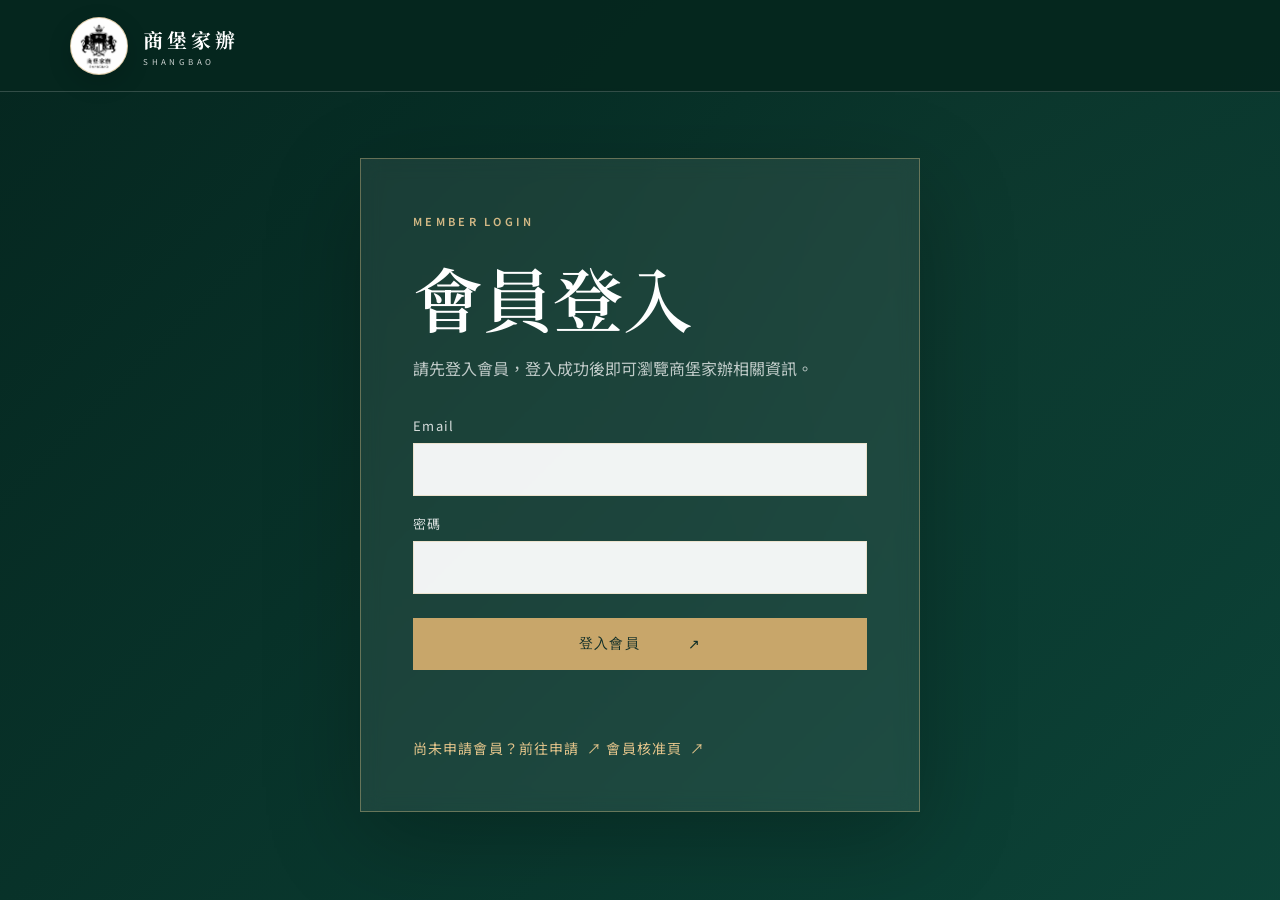
==== commit 36195e4e: "Add visible member approval link" ====
--- a/index.html
+++ b/index.html
@@ -8,7 +8,7 @@
   <link rel="preconnect" href="https://fonts.googleapis.com">
   <link rel="preconnect" href="https://fonts.gstatic.com" crossorigin>
   <link href="https://fonts.googleapis.com/css2?family=Noto+Sans+TC:wght@300;400;500;600;700&family=Noto+Serif+TC:wght@500;600;700&display=swap" rel="stylesheet">
-  <link rel="stylesheet" href="styles.css?v=20260625-5">
+  <link rel="stylesheet" href="styles.css?v=20260625-9">
 </head>
 <body class="member-locked">
   <header class="site-header" id="top">
@@ -27,6 +27,7 @@
         <div class="nav-dropdown-menu">
           <a href="member-dashboard.html">會員中心</a>
           <a href="member-apply.html">申請會員</a>
+          <a href="member-approval.html">會員核准</a>
         </div>
       </div>
       <a class="nav-cta" href="#contact">預約諮詢 <span>↗</span></a>
@@ -45,6 +46,7 @@
         <p class="form-message" id="siteLoginMessage" role="status"></p>
       </form>
       <a class="login-apply-link" href="member-apply.html">尚未申請會員？前往申請 <span>↗</span></a>
+      <a class="login-apply-link" href="https://tylinian.github.io/SHANGBAO/member-approval.html">會員核准頁 <span>↗</span></a>
     </div>
   </section>
 
@@ -167,6 +169,6 @@
     <div><strong>聯絡我們</strong><a href="mailto:test@gmail.com">test@gmail.com</a><a href="tel:+07111111">+07111111</a><span>高雄市測試路1號</span></div>
     <div class="footer-bottom"><span>© 2026 商堡家族辦公室</span><span class="visit-counter">瀏覽人次 <strong id="visitCount">000001</strong></span><span>隱私權政策　法律聲明</span></div>
   </footer>
-  <script src="script.js?v=20260625-5"></script>
+  <script src="script.js?v=20260625-8"></script>
 </body>
 </html>
--- a/styles.css
+++ b/styles.css
@@ -26,3 +26,12 @@
 .member-locked{background:#06271f}.member-locked .site-header{position:fixed;background:rgba(6,39,31,.96)}.member-locked .main-nav{display:none}.member-locked main,.member-locked footer{display:none}.login-gate{min-height:100vh;padding:150px 7vw 80px;display:grid;place-items:center;background:linear-gradient(135deg,rgba(5,38,31,.96),rgba(13,70,58,.9)),radial-gradient(circle at 76% 24%,rgba(227,196,139,.22),transparent 35%);color:white}.login-gate[hidden]{display:none}.login-gate-card{width:min(100%,560px);padding:52px;background:rgba(255,255,255,.08);border:1px solid rgba(227,196,139,.38);box-shadow:0 28px 90px rgba(0,0,0,.24);backdrop-filter:blur(10px)}.login-gate h1{font-family:"Noto Serif TC";font-size:clamp(44px,6vw,70px);line-height:1.1;margin:18px 0 18px}.login-gate-card>p:not(.eyebrow){color:rgba(255,255,255,.72);line-height:1.9;margin-bottom:32px}.login-gate label{display:block;font-size:13px;letter-spacing:.1em;color:rgba(255,255,255,.82);margin-bottom:18px}.login-gate input{width:100%;margin-top:8px;padding:15px 16px;border:1px solid rgba(227,196,139,.35);background:rgba(255,255,255,.94);color:var(--ink);font:15px "Noto Sans TC",sans-serif;outline:none}.login-gate input:focus{border-color:var(--gold);box-shadow:0 0 0 3px rgba(227,196,139,.18)}.login-gate .btn{border:0;cursor:pointer;width:100%;justify-content:center;margin-top:6px}.login-gate .form-message{color:#e3c48b!important}.login-gate .form-message.error{color:#ffb1a8!important}.login-apply-link{display:inline-flex;align-items:center;gap:8px;margin-top:22px;color:#e3c48b;font-size:14px;letter-spacing:.08em}
 @media(max-width:600px){.login-gate{padding:120px 22px 60px}.login-gate-card{padding:36px 24px}}
 
+/* Member resource center */
+.resource-page{background:#f4f0e7}.resource-header{background:rgba(6,39,31,.96);position:fixed}.resource-nav{display:flex;align-items:center;gap:22px;font-size:12px;letter-spacing:.12em;color:rgba(255,255,255,.74)}.resource-nav a:hover{color:var(--gold)}.resource-hero{min-height:52vh;padding:150px 8vw 80px;background:linear-gradient(135deg,rgba(5,38,31,.96),rgba(18,73,62,.9)),radial-gradient(circle at 74% 18%,rgba(227,196,139,.22),transparent 34%);color:white;display:flex;flex-direction:column;justify-content:flex-end}.resource-hero h1{font-size:clamp(48px,7vw,86px);line-height:1.18;margin:18px 0}.resource-hero p:last-child{max-width:720px;color:rgba(255,255,255,.72);font-size:17px}.resource-section{padding:90px 7.5vw 120px}.org-panel{display:grid;grid-template-columns:.9fr 1.1fr;gap:44px;align-items:center;background:white;border:1px solid rgba(17,48,43,.12);box-shadow:0 24px 70px rgba(24,47,40,.08);padding:42px;margin-bottom:46px}.org-panel h2{font-size:40px;margin:10px 0 18px}.org-panel p:not(.eyebrow){color:var(--muted);font-size:14px}.org-panel img{width:100%;display:block;border:1px solid rgba(17,48,43,.12);background:#fff}.resource-grid{display:grid;grid-template-columns:repeat(3,1fr);gap:24px}.resource-card{min-height:240px;background:var(--green);color:white;padding:32px;position:relative;border:1px solid rgba(227,196,139,.26);transition:.3s;overflow:hidden}.resource-card:before{content:'';position:absolute;inset:auto -35px -50px auto;width:130px;height:130px;border:1px solid rgba(227,196,139,.28);transform:rotate(45deg)}.resource-card:hover{transform:translateY(-6px);background:#16463c}.resource-card span{font:13px "Noto Serif TC";color:var(--gold)}.resource-card h3{font-size:25px;margin:46px 0 16px}.resource-card p{font-size:13px;color:rgba(255,255,255,.62);margin:0;max-width:86%}.resource-card i{position:absolute;right:28px;bottom:24px;color:var(--gold);font-style:normal;font-size:22px}.resource-detail{max-width:900px;margin:0 auto;padding:95px 7vw 120px}.resource-detail h2{font-size:40px;margin-bottom:24px}.resource-detail p,.resource-detail li{font-size:16px;line-height:2;color:#455753}.resource-detail ul{padding-left:22px;margin:28px 0 40px}.resource-back{display:inline-flex;color:var(--gold);border-bottom:1px solid var(--gold);padding-bottom:7px;letter-spacing:.08em}
+@media(max-width:900px){.resource-hero{padding:130px 24px 70px}.resource-section{padding:70px 24px 90px}.org-panel{grid-template-columns:1fr;padding:28px}.resource-grid{grid-template-columns:1fr 1fr}.resource-nav{gap:14px}.resource-detail{padding:80px 24px 95px}}
+@media(max-width:600px){.resource-grid{grid-template-columns:1fr}.resource-card{min-height:220px}.resource-header .brand small{display:none}.resource-nav{font-size:11px}}
+
+/* Member approval */
+.approval-toolbar{display:flex;flex-wrap:wrap;gap:14px;margin-bottom:18px}.approval-toolbar .btn{border:0;cursor:pointer}.approval-path-note{margin:0 0 30px;padding:16px 20px;background:#fff8e8;border-left:3px solid var(--gold);color:#5c645f;font-size:13px;line-height:1.8;box-shadow:0 12px 34px rgba(24,47,40,.05)}.approval-empty{background:white;border:1px solid rgba(17,48,43,.12);padding:30px;color:var(--muted);box-shadow:0 18px 50px rgba(24,47,40,.06)}.approval-list{display:grid;gap:20px}.approval-card{display:grid;grid-template-columns:1fr auto;gap:28px;align-items:center;background:white;border:1px solid rgba(17,48,43,.12);padding:30px;box-shadow:0 18px 50px rgba(24,47,40,.06)}.approval-card.approved-card{border-left:4px solid var(--gold)}.approval-card h3{font-size:28px;margin:6px 0 16px}.approval-card p{margin:7px 0;color:#455753;font-size:14px}.approval-card small{display:block;margin-top:12px;color:#8a918d}.approval-actions{display:grid;gap:12px;min-width:190px}.approval-actions .btn{justify-content:center;border:0;cursor:pointer}.approval-actions .text-link{font-size:13px;color:var(--gold);text-align:center}.approved-members-head{margin:72px 0 24px;padding-top:44px;border-top:1px solid rgba(17,48,43,.14)}.approved-members-head h2{font-size:38px;margin:10px 0}.approved-members-head p:last-child{color:var(--muted)}
+@media(max-width:700px){.approval-card{grid-template-columns:1fr}.approval-actions{min-width:0}.approval-toolbar{display:grid}.approval-toolbar .btn{width:100%;justify-content:center}}
+
